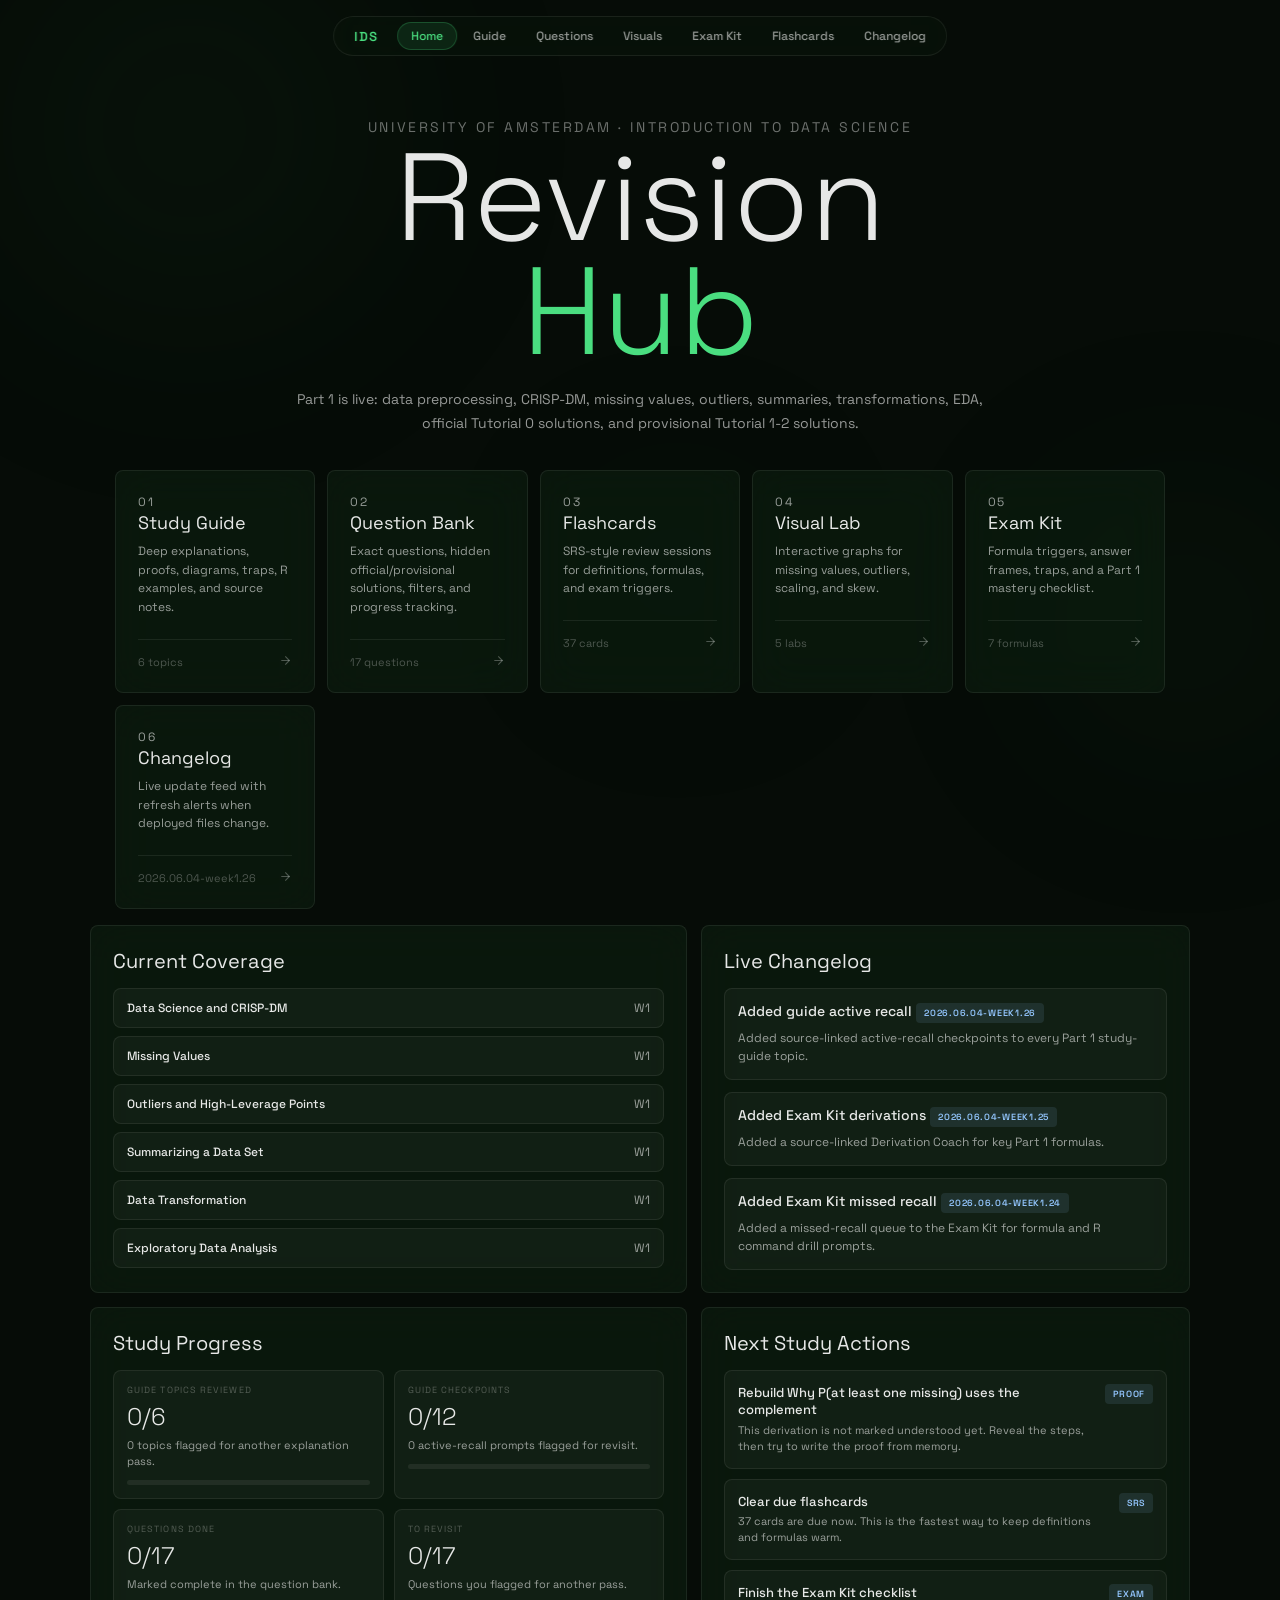
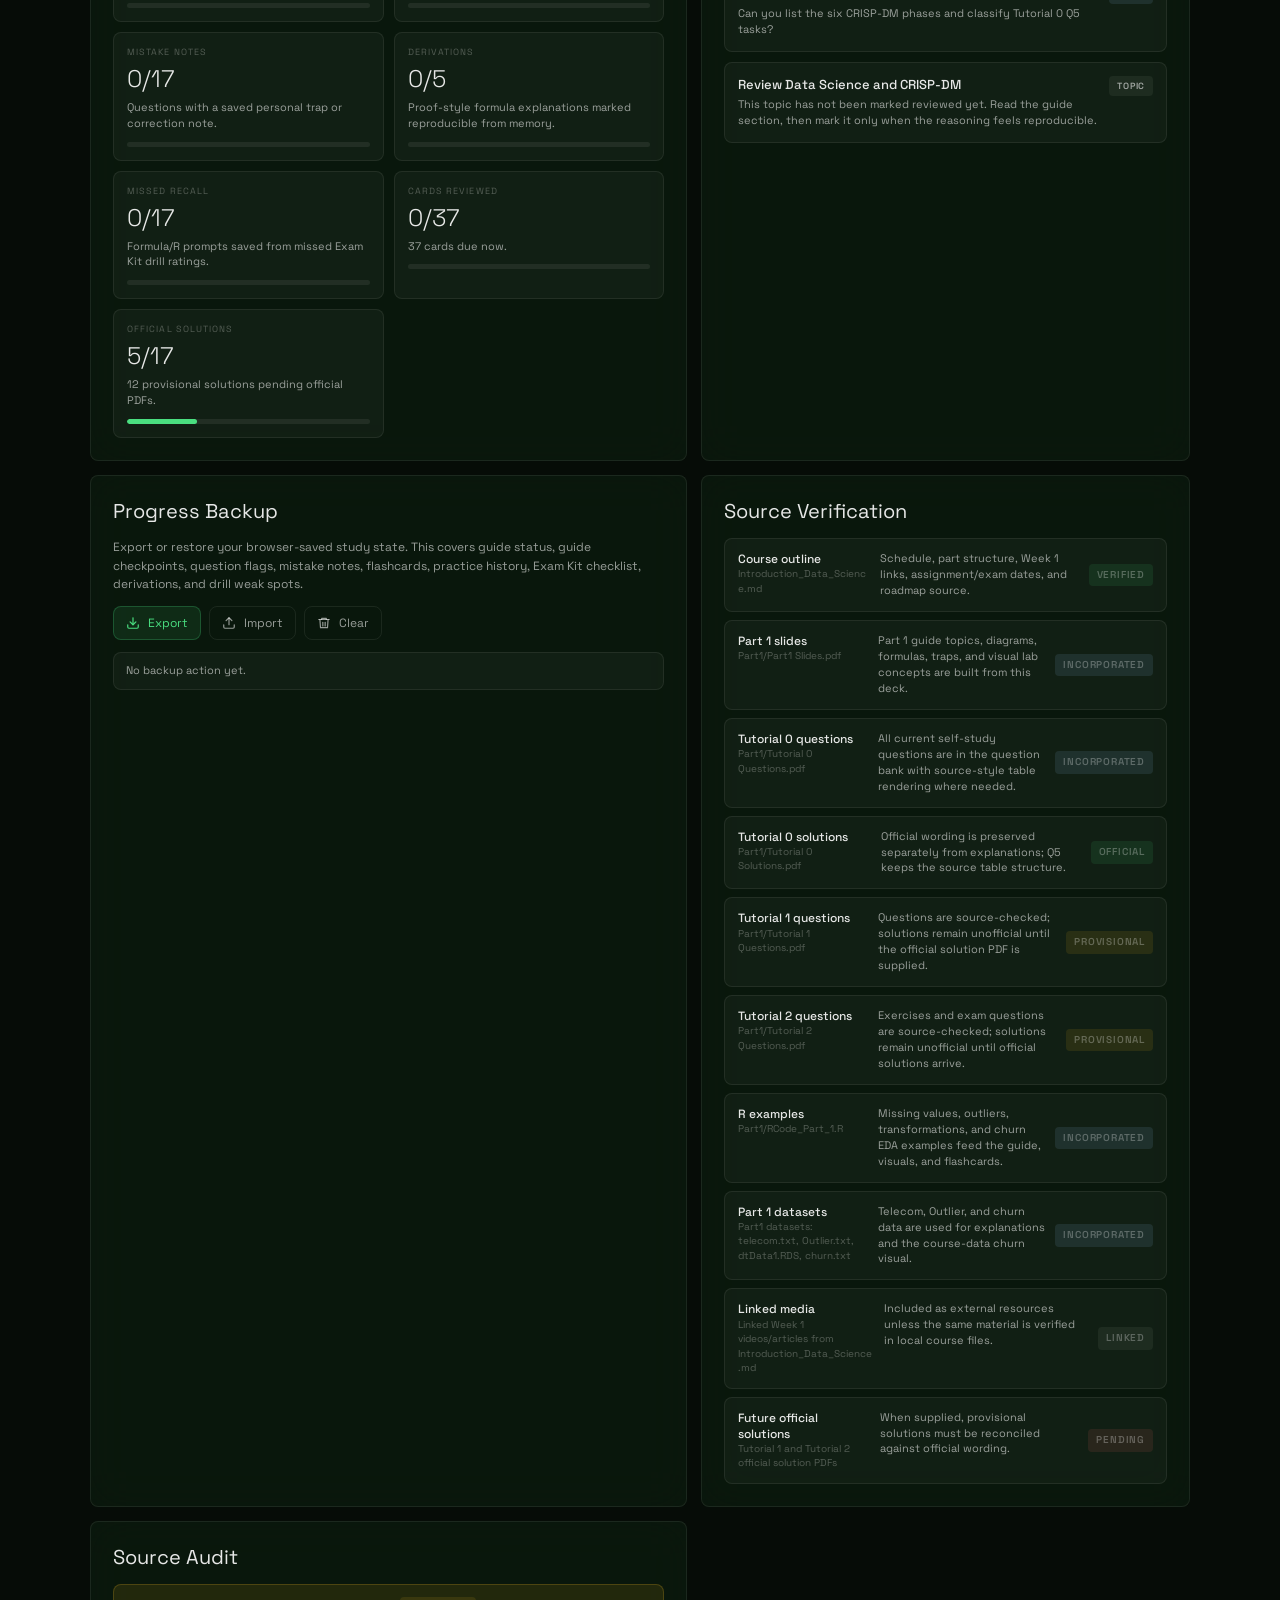
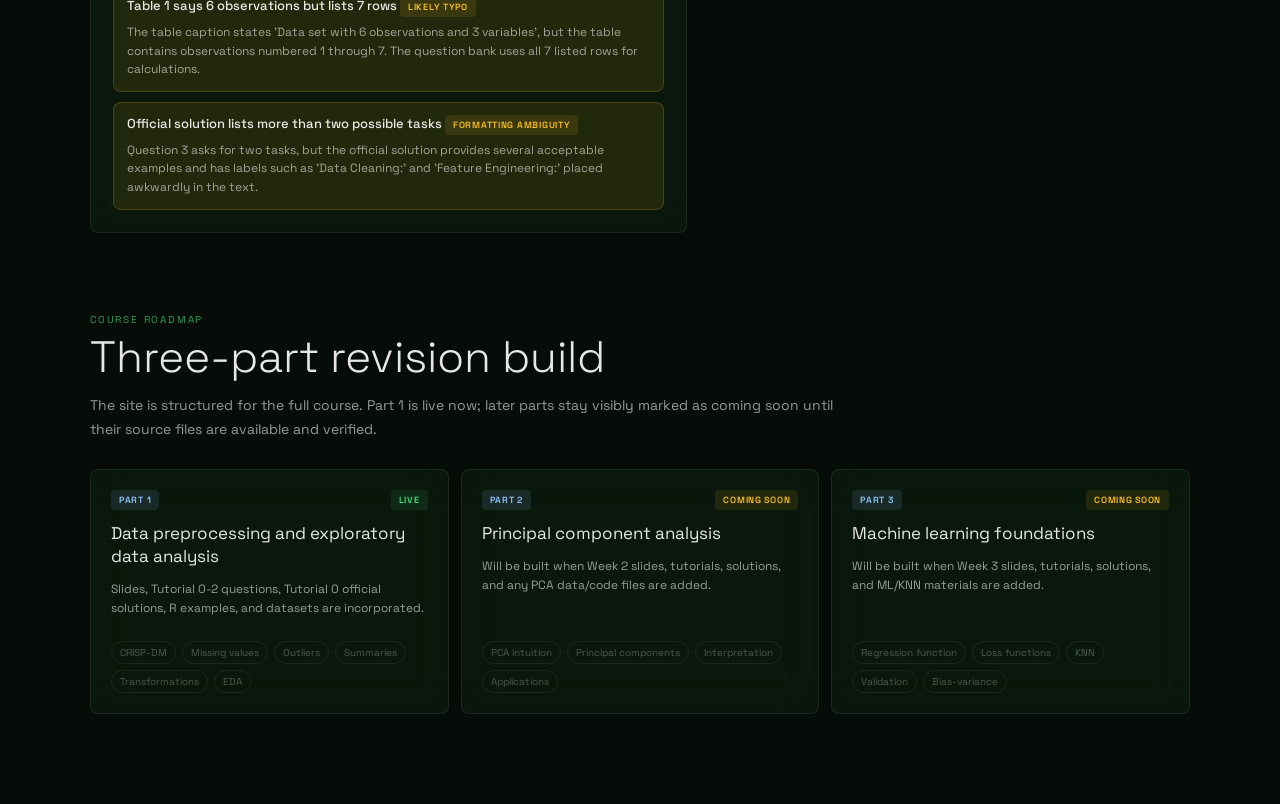
==== docs/index.html @ a2d7a983 "Build UvA IDS revision site" ====
<!DOCTYPE html>
<html lang="en">
<head>
  <meta charset="UTF-8">
  <meta name="viewport" content="width=device-width, initial-scale=1.0">
  <title>IDS Revision Hub</title>
  <link rel="stylesheet" href="shared.css">
  <style>
    .hero {
      position: relative;
      z-index: 1;
      min-height: 100vh;
      display: grid;
      place-items: center;
      padding: 96px 40px 54px;
      text-align: center;
    }
    .hero-inner { width: min(1050px, 100%); }
    .hero h1 {
      margin: 0;
      font-size: clamp(52px, 11vw, 124px);
      font-weight: 300;
      line-height: 0.92;
    }
    .hero h1 em { color: var(--accent); font-style: normal; }
    .hero p {
      max-width: 700px;
      margin: 20px auto 0;
      color: var(--muted);
      font-size: 14px;
      line-height: 1.7;
    }
    .cards-row {
      display: grid;
      grid-template-columns: repeat(auto-fit, minmax(190px, 1fr));
      gap: 12px;
      margin-top: 34px;
      text-align: left;
    }
    .home-card {
      min-height: 176px;
      padding: 22px;
      color: inherit;
      text-decoration: none;
      transition: transform .18s, border-color .18s;
    }
    .home-card:hover { transform: translateY(-2px); border-color: var(--line-strong); }
    .card-num { margin: 0 0 20px; color: var(--faint); font-size: 9px; letter-spacing: .15em; text-transform: uppercase; }
    .home-card h2 { margin: 0 0 8px; font-size: 18px; font-weight: 400; }
    .home-card p { margin: 0; color: var(--muted); font-size: 12px; line-height: 1.55; }
    .card-footer {
      display: flex;
      align-items: center;
      justify-content: space-between;
      gap: 12px;
      margin-top: 22px;
      padding-top: 14px;
      border-top: 1px solid var(--line);
      color: var(--faint);
      font-size: 11px;
    }
    .dashboard {
      position: relative;
      z-index: 1;
      max-width: 1180px;
      margin: -38px auto 0;
      padding: 0 40px 80px;
      display: grid;
      grid-template-columns: 1.1fr .9fr;
      gap: 14px;
    }
    .panel { padding: 22px; }
    .panel h2 { margin: 0 0 14px; font-size: 20px; font-weight: 400; }
    .topic-mini { display: grid; gap: 8px; }
    .topic-mini a {
      display: flex;
      justify-content: space-between;
      gap: 12px;
      padding: 11px 13px;
      border: 1px solid var(--line);
      border-radius: var(--radius);
      color: var(--muted);
      text-decoration: none;
      font-size: 12px;
      background: var(--panel-soft);
    }
    .topic-mini strong { color: var(--text); font-weight: 500; }
    .changelog-list { display: grid; gap: 12px; }
    .change-entry { padding: 13px; border: 1px solid var(--line); border-radius: var(--radius); background: var(--panel-soft); }
    .change-entry h3 { margin: 0 0 6px; font-size: 14px; font-weight: 500; }
    .change-entry p { margin: 0; color: var(--muted); font-size: 12px; line-height: 1.55; }
    .progress-grid {
      display: grid;
      grid-template-columns: repeat(2, minmax(0, 1fr));
      gap: 10px;
    }
    .progress-tile {
      min-width: 0;
      padding: 13px;
      border: 1px solid var(--line);
      border-radius: var(--radius);
      background: var(--panel-soft);
    }
    .progress-tile span {
      display: block;
      color: var(--faint);
      font-size: 9px;
      letter-spacing: .12em;
      text-transform: uppercase;
    }
    .progress-tile strong {
      display: block;
      margin-top: 5px;
      font-size: 24px;
      font-weight: 300;
    }
    .progress-tile p {
      margin: 6px 0 0;
      color: var(--muted);
      font-size: 11px;
      line-height: 1.45;
    }
    .progress-track {
      height: 5px;
      margin-top: 10px;
      overflow: hidden;
      border-radius: 999px;
      background: rgba(255,255,255,.07);
    }
    .progress-fill {
      width: 0;
      height: 100%;
      border-radius: inherit;
      background: var(--accent);
    }
    .action-list {
      display: grid;
      gap: 10px;
    }
    .action-card {
      display: grid;
      grid-template-columns: 1fr auto;
      gap: 10px;
      align-items: center;
      padding: 13px;
      border: 1px solid var(--line);
      border-radius: var(--radius);
      background: var(--panel-soft);
      color: inherit;
      text-decoration: none;
    }
    .action-card:hover { border-color: var(--line-strong); background: rgba(255,255,255,.05); }
    .action-card strong {
      display: block;
      margin-bottom: 4px;
      color: var(--text);
      font-size: 13px;
      font-weight: 500;
      line-height: 1.35;
    }
    .action-card p {
      margin: 0;
      color: var(--muted);
      font-size: 11px;
      line-height: 1.45;
    }
    .action-card .badge { align-self: start; white-space: nowrap; }
    .backup-actions {
      display: flex;
      flex-wrap: wrap;
      gap: 8px;
      margin-bottom: 12px;
    }
    .backup-note {
      margin: 0 0 12px;
      color: var(--muted);
      font-size: 12px;
      line-height: 1.55;
    }
    .backup-status {
      min-height: 34px;
      padding: 10px 12px;
      border: 1px solid var(--line);
      border-radius: var(--radius);
      background: var(--panel-soft);
      color: var(--muted);
      font-size: 11px;
      line-height: 1.45;
    }
    .backup-status.good { color: var(--accent); border-color: var(--accent-line); background: var(--accent-soft); }
    .backup-status.warn { color: var(--warn); border-color: rgba(251,191,36,.24); background: var(--warn-soft); }
    .source-matrix {
      display: grid;
      gap: 8px;
    }
    .source-row {
      display: grid;
      grid-template-columns: minmax(130px, .8fr) minmax(0, 1.2fr) auto;
      gap: 10px;
      align-items: start;
      padding: 12px 13px;
      border: 1px solid var(--line);
      border-radius: var(--radius);
      background: var(--panel-soft);
    }
    .source-row strong {
      display: block;
      color: var(--text);
      font-size: 12px;
      font-weight: 500;
      line-height: 1.35;
    }
    .source-row span {
      display: block;
      color: var(--faint);
      font-size: 10px;
      line-height: 1.45;
      overflow-wrap: anywhere;
    }
    .source-row p {
      margin: 0;
      color: var(--muted);
      font-size: 11px;
      line-height: 1.45;
    }
    .source-row .badge { align-self: center; white-space: nowrap; }
    .audit-list { display: grid; gap: 10px; }
    .audit-item {
      padding: 12px 13px;
      border: 1px solid rgba(251,191,36,.2);
      border-radius: var(--radius);
      background: var(--warn-soft);
    }
    .audit-item h3 { margin: 0 0 6px; font-size: 13px; font-weight: 500; }
    .audit-item p { margin: 0; color: var(--muted); font-size: 12px; line-height: 1.55; }
    .roadmap {
      position: relative;
      z-index: 1;
      max-width: 1180px;
      margin: 0 auto;
      padding: 0 40px 90px;
    }
    .roadmap-grid {
      display: grid;
      grid-template-columns: repeat(3, minmax(0, 1fr));
      gap: 12px;
    }
    .part-card {
      min-height: 220px;
      padding: 20px;
      display: flex;
      flex-direction: column;
      gap: 12px;
    }
    .part-top {
      display: flex;
      align-items: center;
      justify-content: space-between;
      gap: 10px;
    }
    .part-card h3 {
      margin: 0;
      font-size: 17px;
      font-weight: 400;
      line-height: 1.35;
    }
    .part-card p {
      margin: 0;
      color: var(--muted);
      font-size: 12px;
      line-height: 1.6;
    }
    .part-topic-row {
      display: flex;
      flex-wrap: wrap;
      gap: 6px;
      margin-top: auto;
      padding-top: 10px;
    }
    .status-live { color: var(--accent); background: var(--accent-soft); }
    .status-soon { color: var(--warn); background: var(--warn-soft); }
    @media (max-width: 980px) {
      .cards-row, .dashboard, .roadmap-grid { grid-template-columns: 1fr; }
      .dashboard, .roadmap { margin-top: 0; padding-left: 20px; padding-right: 20px; }
      .hero { padding-left: 20px; padding-right: 20px; }
      .progress-grid { grid-template-columns: 1fr; }
      .source-row { grid-template-columns: 1fr; }
      .action-card { grid-template-columns: 1fr; }
    }
  </style>
</head>
<body>
  <main class="hero">
    <div class="hero-inner">
      <p class="eyebrow">University of Amsterdam · Introduction to Data Science</p>
      <h1>Revision<br><em>Hub</em></h1>
      <p>Part 1 is live: data preprocessing, CRISP-DM, missing values, outliers, summaries, transformations, EDA, official Tutorial 0 solutions, and provisional Tutorial 1-2 solutions.</p>
      <div class="cards-row">
        <a class="glass home-card" href="guide.html">
          <p class="card-num">01</p><h2>Study Guide</h2><p>Deep explanations, proofs, diagrams, traps, R examples, and source notes.</p>
          <div class="card-footer"><span id="topic-count">6 topics</span><span>${""}</span></div>
        </a>
        <a class="glass home-card" href="questions.html">
          <p class="card-num">02</p><h2>Question Bank</h2><p>Exact questions, hidden official/provisional solutions, filters, and progress tracking.</p>
          <div class="card-footer"><span id="question-count">0 questions</span><span>${""}</span></div>
        </a>
        <a class="glass home-card" href="flashcards.html">
          <p class="card-num">03</p><h2>Flashcards</h2><p>SRS-style review sessions for definitions, formulas, and exam triggers.</p>
          <div class="card-footer"><span id="card-count">0 cards</span><span>${""}</span></div>
        </a>
        <a class="glass home-card" href="visuals.html">
          <p class="card-num">04</p><h2>Visual Lab</h2><p>Interactive graphs for missing values, outliers, scaling, and skew.</p>
          <div class="card-footer"><span>5 labs</span><span>${""}</span></div>
        </a>
        <a class="glass home-card" href="exam.html">
          <p class="card-num">05</p><h2>Exam Kit</h2><p>Formula triggers, answer frames, traps, and a Part 1 mastery checklist.</p>
          <div class="card-footer"><span id="exam-count">current</span><span>${""}</span></div>
        </a>
        <a class="glass home-card" href="changelog.html">
          <p class="card-num">06</p><h2>Changelog</h2><p>Live update feed with refresh alerts when deployed files change.</p>
          <div class="card-footer"><span id="version-label">current</span><span>${""}</span></div>
        </a>
      </div>
    </div>
  </main>
  <section class="dashboard">
    <div class="glass panel">
      <h2>Current Coverage</h2>
      <div class="topic-mini" id="topic-mini"></div>
    </div>
    <div class="glass panel">
      <h2>Live Changelog</h2>
      <div class="changelog-list" id="home-changelog"></div>
    </div>
    <div class="glass panel">
      <h2>Study Progress</h2>
      <div class="progress-grid" id="progress-grid"></div>
    </div>
    <div class="glass panel">
      <h2>Next Study Actions</h2>
      <div class="action-list" id="action-list"></div>
    </div>
    <div class="glass panel">
      <h2>Progress Backup</h2>
    <p class="backup-note">Export or restore your browser-saved study state. This covers guide status, guide checkpoints, question flags, mistake notes, flashcards, practice history, Exam Kit checklist, derivations, and drill weak spots.</p>
      <div class="backup-actions">
        <button class="text-btn primary" id="export-progress"></button>
        <button class="text-btn" id="import-progress"></button>
        <button class="text-btn" id="clear-progress"></button>
        <input id="import-file" type="file" accept="application/json,.json" hidden>
      </div>
      <div class="backup-status" id="backup-status">No backup action yet.</div>
    </div>
    <div class="glass panel">
      <h2>Source Verification</h2>
      <div class="source-matrix" id="source-matrix"></div>
    </div>
    <div class="glass panel">
      <h2>Source Audit</h2>
      <div class="audit-list" id="audit-list"></div>
    </div>
  </section>
  <section class="roadmap">
    <p class="eyebrow">Course Roadmap</p>
    <h2 class="page-title">Three-part revision build</h2>
    <p class="page-sub">The site is structured for the full course. Part 1 is live now; later parts stay visibly marked as coming soon until their source files are available and verified.</p>
    <div class="roadmap-grid" id="roadmap-grid"></div>
  </section>
  <script src="data.js"></script>
  <script src="site.js"></script>
  <script>
    mountShell("home");
    document.getElementById("topic-count").textContent = `${TOPICS.length} topics`;
    document.getElementById("question-count").textContent = `${QUESTIONS.length} questions`;
    document.getElementById("card-count").textContent = `${CARDS.length} cards`;
    document.getElementById("exam-count").textContent = `${EXAM_KIT.formulas.length} formulas`;
    document.getElementById("version-label").textContent = SITE_VERSION;
    document.querySelectorAll(".card-footer span:last-child").forEach(el => el.innerHTML = icon("arrow", 13));
    document.getElementById("topic-mini").innerHTML = TOPICS.map(t => `<a href="guide.html#${t.id}"><strong>${t.title}</strong><span>${t.week}</span></a>`).join("");
    document.getElementById("audit-list").innerHTML = ERRATA_NOTES.map(note => `
      <article class="audit-item">
        <h3>${escapeHtml(note.title)} <span class="badge b-unofficial">${escapeHtml(note.severity)}</span></h3>
        <p>${escapeHtml(note.note)}</p>
      </article>`).join("");
    function sourceStatusBadge(status) {
      const cls = {
        verified: "b-official",
        incorporated: "b-source",
        official: "b-official",
        provisional: "b-unofficial",
        linked: "b-type",
        pending: "b-pending"
      }[status] || "b-type";
      return `<span class="badge ${cls}">${escapeHtml(status)}</span>`;
    }
    document.getElementById("source-matrix").innerHTML = SOURCE_INVENTORY.map(item => `
      <article class="source-row">
        <div><strong>${escapeHtml(item.label)}</strong><span>${escapeHtml(item.source)}</span></div>
        <p>${escapeHtml(item.detail)}</p>
        ${sourceStatusBadge(item.status)}
      </article>`).join("");
    document.getElementById("roadmap-grid").innerHTML = COURSE_PARTS.map(part => `
      <article class="glass part-card">
        <div class="part-top">
          <span class="badge b-source">${escapeHtml(part.label)}</span>
          <span class="badge ${part.status === "live" ? "status-live" : "status-soon"}">${escapeHtml(part.status)}</span>
        </div>
        <h3>${escapeHtml(part.title)}</h3>
        <p>${escapeHtml(part.coverage)}</p>
        <div class="part-topic-row">${part.topics.map(topic => `<span class="source-pill">${escapeHtml(topic)}</span>`).join("")}</div>
      </article>`).join("");
    function homeCardId(card, i) {
      return `${card.topic}_${i}_${card.front.replace(/\W/g,"").slice(0,12)}`;
    }
    function progressPct(value, total) {
      return total ? Math.max(0, Math.min(100, Math.round((value / total) * 100))) : 0;
    }
    function progressTile(label, value, total, note) {
      const pct = progressPct(value, total);
      return `
        <article class="progress-tile">
          <span>${escapeHtml(label)}</span>
          <strong>${escapeHtml(value)}${total ? `/${escapeHtml(total)}` : ""}</strong>
          <p>${escapeHtml(note)}</p>
          ${total ? `<div class="progress-track"><div class="progress-fill" style="width:${pct}%"></div></div>` : ""}
        </article>`;
    }
    function actionCard(action) {
      return `
        <a class="action-card" href="${action.href}">
          <div>
            <strong>${escapeHtml(action.title)}</strong>
            <p>${escapeHtml(action.detail)}</p>
          </div>
          <span class="badge ${action.badgeClass}">${escapeHtml(action.badge)}</span>
        </a>`;
    }
    function renderNextActions(context) {
      const actions = [];
      const firstTopicRevisit = TOPICS.find(t => context.topicState[t.id] === "revisit");
      const firstGuideCheckRevisit = GUIDE_CHECKS.find(check => context.guideCheckState[check.id] === "revisit");
      const firstQuestionRevisit = QUESTIONS.find(q => context.qState[q.id] === "revisit");
      const firstNotedQuestion = QUESTIONS.find(q => context.questionNotes[q.id]?.text?.trim());
      const firstUnreviewedTopic = TOPICS.find(t => context.topicState[t.id] !== "reviewed" && context.topicState[t.id] !== "revisit");
      const firstUncheckedExam = EXAM_KIT.checklist.find((_, i) => !context.examState[i]);
      const firstUnmasteredDerivation = EXAM_KIT.derivations.find(item => !context.derivationState[item.id]);
      const missedRecallCount = Object.keys(context.drillMisses || {}).length;
      if (firstTopicRevisit) {
        actions.push({
          title: `Re-explain ${firstTopicRevisit.title}`,
          detail: "You flagged this guide topic for another pass. Start by rereading its traps and diagrams, then practice that topic.",
          href: `guide.html#${encodeURIComponent(firstTopicRevisit.id)}`,
          badge: "guide",
          badgeClass: "b-unofficial"
        });
      }
      if (firstGuideCheckRevisit) {
        const topic = TOPICS.find(t => t.id === firstGuideCheckRevisit.topic);
        actions.push({
          title: `Redo checkpoint: ${topic?.title || "Guide topic"}`,
          detail: firstGuideCheckRevisit.prompt,
          href: `guide.html#${encodeURIComponent(firstGuideCheckRevisit.topic)}`,
          badge: "check",
          badgeClass: "b-unofficial"
        });
      }
      if (firstQuestionRevisit) {
        actions.push({
          title: `Redo ${firstQuestionRevisit.source}`,
          detail: "A revisit flag usually means the method was not automatic yet. Redo it before looking at the hidden solution.",
          href: `questions.html?search=${encodeURIComponent(firstQuestionRevisit.id)}`,
          badge: "question",
          badgeClass: "b-unofficial"
        });
      }
      if (firstNotedQuestion) {
        actions.push({
          title: `Review your note on ${firstNotedQuestion.source}`,
          detail: "You wrote a mistake note for this question. Redo the question cold, then check whether the note still explains the trap.",
          href: `questions.html?notes=noted&search=${encodeURIComponent(firstNotedQuestion.id)}`,
          badge: "note",
          badgeClass: "b-source"
        });
      }
      if (missedRecallCount > 0) {
        actions.push({
          title: "Redo missed Exam Kit prompts",
          detail: `${missedRecallCount} formula/R recall prompts are in your missed queue. Drill them until they clear.`,
          href: "exam.html#missed-recall",
          badge: "recall",
          badgeClass: "b-unofficial"
        });
      }
      if (firstUnmasteredDerivation) {
        actions.push({
          title: `Rebuild ${firstUnmasteredDerivation.label}`,
          detail: "This derivation is not marked understood yet. Reveal the steps, then try to write the proof from memory.",
          href: "exam.html#derivation-coach",
          badge: "proof",
          badgeClass: "b-proof"
        });
      }
      if (context.due > 0) {
        actions.push({
          title: "Clear due flashcards",
          detail: `${context.due} cards are due now. This is the fastest way to keep definitions and formulas warm.`,
          href: "flashcards.html",
          badge: "srs",
          badgeClass: "b-source"
        });
      }
      if (firstUncheckedExam) {
        actions.push({
          title: "Finish the Exam Kit checklist",
          detail: firstUncheckedExam,
          href: "exam.html",
          badge: "exam",
          badgeClass: "b-proof"
        });
      }
      if (firstUnreviewedTopic) {
        actions.push({
          title: `Review ${firstUnreviewedTopic.title}`,
          detail: "This topic has not been marked reviewed yet. Read the guide section, then mark it only when the reasoning feels reproducible.",
          href: `guide.html#${encodeURIComponent(firstUnreviewedTopic.id)}`,
          badge: "topic",
          badgeClass: "b-topic"
        });
      }
      if (actions.length < 4) {
        actions.push({
          title: "Remember official-solution status",
          detail: "Tutorial 1 and 2 solutions are still provisional. When official PDFs arrive, reconcile before treating them as final.",
          href: "questions.html?status=unofficial",
          badge: "pending",
          badgeClass: "b-pending"
        });
      }
      document.getElementById("action-list").innerHTML = actions.slice(0, 4).map(actionCard).join("");
    }
    function renderProgressSummary() {
      const qState = getStore("ids_question_status", {});
      const questionNotes = getStore("ids_question_notes", {});
      const flashState = getStore("ids_flashcards", {});
      const topicState = getStore("ids_guide_topic_status", {});
      const guideCheckState = getStore("ids_guide_checks", {});
      const examState = getStore("ids_exam_checklist", {});
      const derivationState = getStore("ids_exam_derivations", {});
      const drillMisses = getStore("ids_exam_drill_misses", {});
      const now = Date.now();
      const topicsReviewed = TOPICS.filter(t => topicState[t.id] === "reviewed").length;
      const topicsRevisit = TOPICS.filter(t => topicState[t.id] === "revisit").length;
      const guideChecksGot = GUIDE_CHECKS.filter(check => guideCheckState[check.id] === "got").length;
      const guideChecksRevisit = GUIDE_CHECKS.filter(check => guideCheckState[check.id] === "revisit").length;
      const completed = QUESTIONS.filter(q => qState[q.id] === "done").length;
      const revisit = QUESTIONS.filter(q => qState[q.id] === "revisit").length;
      const noted = QUESTIONS.filter(q => questionNotes[q.id]?.text?.trim()).length;
      const reviewed = CARDS.filter((card, i) => flashState[homeCardId(card, i)]?.reps).length;
      const due = CARDS.filter((card, i) => {
        const meta = flashState[homeCardId(card, i)];
        return !meta?.due || meta.due <= now;
      }).length;
      const official = QUESTIONS.filter(q => q.solutionStatus === "official").length;
      const provisional = QUESTIONS.filter(q => q.solutionStatus === "unofficial").length;
      const derivationDone = EXAM_KIT.derivations.filter(item => derivationState[item.id]).length;
      const missedRecall = Object.keys(drillMisses).length;
      document.getElementById("progress-grid").innerHTML = [
        progressTile("Guide topics reviewed", topicsReviewed, TOPICS.length, `${topicsRevisit} topics flagged for another explanation pass.`),
        progressTile("Guide checkpoints", guideChecksGot, GUIDE_CHECKS.length, `${guideChecksRevisit} active-recall prompts flagged for revisit.`),
        progressTile("Questions done", completed, QUESTIONS.length, "Marked complete in the question bank."),
        progressTile("To revisit", revisit, QUESTIONS.length, "Questions you flagged for another pass."),
        progressTile("Mistake notes", noted, QUESTIONS.length, "Questions with a saved personal trap or correction note."),
        progressTile("Derivations", derivationDone, EXAM_KIT.derivations.length, "Proof-style formula explanations marked reproducible from memory."),
        progressTile("Missed recall", missedRecall, EXAM_KIT.formulas.length + EXAM_KIT.rCommands.length, "Formula/R prompts saved from missed Exam Kit drill ratings."),
        progressTile("Cards reviewed", reviewed, CARDS.length, `${due} cards due now.`),
        progressTile("Official solutions", official, QUESTIONS.length, `${provisional} provisional solutions pending official PDFs.`)
      ].join("");
      renderNextActions({ qState, questionNotes, flashState, topicState, guideCheckState, examState, derivationState, drillMisses, due });
    }
    window.renderProgressSummary = renderProgressSummary;
    renderProgressSummary();
    window.addEventListener("storage", renderProgressSummary);
    window.setInterval(renderProgressSummary, 15000);
    const progressKeys = [
      "ids_question_status",
      "ids_question_notes",
      "ids_practice_history",
      "ids_flashcards",
      "ids_guide_topic_status",
      "ids_guide_checks",
      "ids_exam_checklist",
      "ids_exam_derivations",
      "ids_exam_drill_history",
      "ids_exam_drill_misses"
    ];
    function setBackupStatus(message, tone = "") {
      const el = document.getElementById("backup-status");
      el.textContent = message;
      el.className = `backup-status ${tone}`.trim();
    }
    function collectProgressBackup() {
      const state = {};
      progressKeys.forEach(key => {
        state[key] = getStore(key, key.endsWith("_history") ? [] : {});
      });
      return {
        schema: "uva-ids-progress-v1",
        exportedAt: new Date().toISOString(),
        siteVersion: SITE_VERSION,
        state
      };
    }
    function exportProgress() {
      const backup = collectProgressBackup();
      const blob = new Blob([JSON.stringify(backup, null, 2)], { type: "application/json" });
      const url = URL.createObjectURL(blob);
      const a = document.createElement("a");
      a.href = url;
      a.download = `ids-progress-${SITE_VERSION}.json`;
      document.body.appendChild(a);
      a.click();
      a.remove();
      URL.revokeObjectURL(url);
      setBackupStatus("Progress backup exported as JSON.", "good");
    }
    function importProgressFile(file) {
      if (!file) return;
      const reader = new FileReader();
      reader.onload = () => {
        try {
          const parsed = JSON.parse(String(reader.result || ""));
          if (parsed.schema !== "uva-ids-progress-v1" || !parsed.state) throw new Error("Unexpected backup file format.");
          progressKeys.forEach(key => {
            if (Object.prototype.hasOwnProperty.call(parsed.state, key)) setStore(key, parsed.state[key]);
          });
          renderProgressSummary();
          setBackupStatus(`Imported progress backup from ${parsed.exportedAt || "unknown date"}.`, "good");
        } catch (err) {
          setBackupStatus(`Import failed: ${err.message}`, "warn");
        }
      };
      reader.readAsText(file);
    }
    function clearProgress() {
      if (!confirm("Clear all saved study progress in this browser?")) return;
      progressKeys.forEach(key => localStorage.removeItem(key));
      renderProgressSummary();
      setBackupStatus("Local study progress cleared for this browser.", "warn");
    }
    document.getElementById("export-progress").innerHTML = `${icon("download")} Export`;
    document.getElementById("import-progress").innerHTML = `${icon("upload")} Import`;
    document.getElementById("clear-progress").innerHTML = `${icon("trash")} Clear`;
    document.getElementById("export-progress").addEventListener("click", exportProgress);
    document.getElementById("import-progress").addEventListener("click", () => document.getElementById("import-file").click());
    document.getElementById("clear-progress").addEventListener("click", clearProgress);
    document.getElementById("import-file").addEventListener("change", e => importProgressFile(e.target.files?.[0]));
    let homeChangelogSignature = "";
    function renderHomeChangelog(entries) {
      const latest = entries.slice(0, 3);
      const signature = JSON.stringify(latest.map(e => [e.version, e.title, e.items?.[0] || ""]));
      if (signature === homeChangelogSignature) return;
      homeChangelogSignature = signature;
      document.getElementById("home-changelog").innerHTML = latest.map(e => `
        <article class="change-entry">
          <h3>${escapeHtml(e.title)} <span class="badge b-source">${escapeHtml(e.version)}</span></h3>
          <p>${escapeHtml(e.items[0] || "")}</p>
        </article>`).join("");
    }
    async function refreshHomeChangelog() {
      try {
        renderHomeChangelog(await loadJson("changelog.json"));
      } catch {
        if (!homeChangelogSignature) {
          document.getElementById("home-changelog").innerHTML = `<div class="callout">Changelog is available after serving the site over HTTP.</div>`;
        }
      }
    }
    window.refreshHomeChangelog = refreshHomeChangelog;
    window.renderHomeChangelog = renderHomeChangelog;
    refreshHomeChangelog();
    window.setInterval(refreshHomeChangelog, 30000);
  </script>
</body>
</html>
---- docs/shared.css ----
@import url('https://fonts.googleapis.com/css2?family=Space+Grotesk:wght@300;400;500;600&display=swap');

:root {
  --bg: #060c07;
  --panel: rgba(14, 32, 18, 0.58);
  --panel-strong: rgba(18, 41, 23, 0.76);
  --panel-soft: rgba(255, 255, 255, 0.035);
  --line: rgba(255, 255, 255, 0.075);
  --line-strong: rgba(255, 255, 255, 0.14);
  --accent: #4ade80;
  --accent-soft: rgba(74, 222, 128, 0.1);
  --accent-line: rgba(74, 222, 128, 0.24);
  --warn: #fbbf24;
  --warn-soft: rgba(251, 191, 36, 0.1);
  --bad: #f87171;
  --bad-soft: rgba(248, 113, 113, 0.1);
  --blue: #93c5fd;
  --blue-soft: rgba(147, 197, 253, 0.11);
  --text: rgba(255, 255, 255, 0.9);
  --muted: rgba(255, 255, 255, 0.58);
  --faint: rgba(255, 255, 255, 0.28);
  --ghost: rgba(255, 255, 255, 0.17);
  --radius: 8px;
}

*, *::before, *::after { box-sizing: border-box; }
html { scroll-behavior: smooth; }
body {
  margin: 0;
  min-height: 100vh;
  overflow-x: hidden;
  background: var(--bg);
  color: var(--text);
  font-family: 'Space Grotesk', system-ui, sans-serif;
  letter-spacing: 0;
}

a { color: inherit; }
button, input, select { font: inherit; }
button { color: inherit; }

.blob {
  position: fixed;
  z-index: 0;
  pointer-events: none;
  border-radius: 999px;
  filter: blur(90px);
  opacity: 0.15;
}
.blob-1 { width: 620px; height: 620px; top: -180px; left: -120px; background: radial-gradient(circle, #1a4a28, transparent 70%); animation: drift 14s ease-in-out infinite alternate; }
.blob-2 { width: 430px; height: 430px; bottom: 7%; right: -120px; background: radial-gradient(circle, #163d21, transparent 70%); animation: drift 17s ease-in-out infinite alternate-reverse; }
.blob-3 { width: 280px; height: 280px; top: 48%; left: 42%; background: radial-gradient(circle, #0f2e18, transparent 70%); animation: drift 12s ease-in-out infinite alternate; }
@keyframes drift {
  from { transform: translate(0, 0) scale(1); }
  to { transform: translate(24px, -18px) scale(1.06); }
}

.glass {
  background: var(--panel);
  border: 1px solid var(--line);
  border-radius: var(--radius);
  backdrop-filter: blur(22px) saturate(1.5);
  -webkit-backdrop-filter: blur(22px) saturate(1.5);
}

.update-alert {
  position: fixed;
  left: 50%;
  top: 62px;
  z-index: 500;
  transform: translateX(-50%) translateY(-12px);
  display: none;
  align-items: center;
  gap: 12px;
  max-width: min(92vw, 680px);
  padding: 10px 14px;
  color: var(--warn);
  background: rgba(45, 35, 10, 0.92);
  border: 1px solid rgba(251, 191, 36, 0.28);
  border-radius: 999px;
  font-size: 12px;
  box-shadow: 0 16px 60px rgba(0, 0, 0, 0.22);
}
.update-alert.visible { display: flex; }
.update-alert a { color: var(--text); text-decoration: none; border-bottom: 1px solid rgba(255,255,255,0.28); }
.update-alert button {
  width: 24px;
  height: 24px;
  border: 1px solid rgba(251, 191, 36, 0.32);
  border-radius: 50%;
  background: transparent;
  color: var(--warn);
  cursor: pointer;
}

.main-nav {
  position: fixed;
  top: 16px;
  left: 50%;
  z-index: 450;
  display: flex;
  align-items: center;
  gap: 2px;
  max-width: calc(100vw - 24px);
  padding: 5px 6px;
  transform: translateX(-50%);
  white-space: nowrap;
  overflow-x: auto;
  background: rgba(8, 18, 10, 0.78);
  border: 1px solid var(--line);
  border-radius: 999px;
  backdrop-filter: blur(28px) saturate(1.6);
  -webkit-backdrop-filter: blur(28px) saturate(1.6);
}
.main-nav::-webkit-scrollbar { display: none; }
.nav-logo {
  padding: 5px 14px;
  margin-right: 2px;
  color: var(--accent);
  font-size: 13px;
  font-weight: 600;
  letter-spacing: 0.12em;
  text-decoration: none;
}
.nav-link {
  padding: 5px 13px;
  color: var(--muted);
  border: 1px solid transparent;
  border-radius: 999px;
  font-size: 12px;
  font-weight: 500;
  text-decoration: none;
  transition: all 0.18s;
}
.nav-link:hover { color: var(--text); }
.nav-link.active {
  color: var(--accent);
  background: var(--accent-soft);
  border-color: var(--accent-line);
}

.page {
  position: relative;
  z-index: 1;
  max-width: 1180px;
  margin: 0 auto;
  padding: 104px 40px 80px;
}
.eyebrow {
  margin: 0 0 8px;
  color: var(--accent);
  font-size: 10px;
  letter-spacing: 0.18em;
  text-transform: uppercase;
  opacity: 0.7;
}
.page-title {
  margin: 0 0 14px;
  font-size: clamp(28px, 4vw, 44px);
  line-height: 1.05;
  font-weight: 300;
}
.page-sub {
  max-width: 760px;
  margin: 0 0 28px;
  color: var(--muted);
  font-size: 14px;
  line-height: 1.7;
}

.badge {
  display: inline-flex;
  align-items: center;
  gap: 5px;
  padding: 4px 8px;
  border-radius: 4px;
  font-size: 9px;
  font-weight: 600;
  letter-spacing: 0.08em;
  text-transform: uppercase;
}
.b-topic, .b-type { color: var(--muted); background: rgba(255,255,255,0.055); }
.b-official, .b-easy { color: var(--accent); background: var(--accent-soft); }
.b-unofficial, .b-medium { color: var(--warn); background: var(--warn-soft); }
.b-pending, .b-hard { color: var(--bad); background: var(--bad-soft); }
.b-proof, .b-source { color: var(--blue); background: var(--blue-soft); }

.filter-row {
  display: flex;
  flex-wrap: wrap;
  gap: 8px;
  align-items: center;
  margin-bottom: 18px;
}
.input, .select {
  min-height: 36px;
  border: 1px solid var(--line);
  border-radius: var(--radius);
  outline: none;
  background: var(--panel);
  color: var(--text);
  font-size: 12px;
}
.input {
  flex: 1;
  min-width: 220px;
  padding: 8px 12px;
}
.select { padding: 8px 10px; cursor: pointer; }
.input::placeholder { color: var(--faint); }
.input:focus, .select:focus { border-color: var(--accent-line); }

.icon-btn, .text-btn {
  border: 1px solid var(--line);
  border-radius: var(--radius);
  background: transparent;
  color: var(--muted);
  cursor: pointer;
  transition: all 0.18s;
}
.icon-btn {
  display: inline-flex;
  align-items: center;
  justify-content: center;
  width: 30px;
  height: 30px;
}
.text-btn {
  display: inline-flex;
  align-items: center;
  gap: 8px;
  min-height: 34px;
  padding: 7px 12px;
  font-size: 12px;
}
.icon-btn:hover, .text-btn:hover { color: var(--text); border-color: var(--line-strong); background: var(--panel-soft); }
.text-btn.primary { color: var(--accent); background: var(--accent-soft); border-color: var(--accent-line); }
.icon-btn:disabled, .text-btn:disabled {
  cursor: not-allowed;
  opacity: .42;
}
.icon-btn:disabled:hover, .text-btn:disabled:hover {
  color: var(--muted);
  border-color: var(--line);
  background: transparent;
}

.callout {
  padding: 14px 16px;
  margin: 14px 0;
  border: 1px solid var(--line);
  border-radius: var(--radius);
  background: var(--panel-soft);
  color: var(--muted);
  font-size: 13px;
  line-height: 1.7;
}
.callout strong { color: var(--text); }
.callout.warn { border-color: rgba(251,191,36,0.24); background: var(--warn-soft); }
.callout.good { border-color: var(--accent-line); background: var(--accent-soft); }

.math-block {
  overflow-x: auto;
  padding: 14px 16px;
  margin: 12px 0;
  border: 1px solid var(--line);
  border-radius: var(--radius);
  background: rgba(0, 0, 0, 0.12);
  color: var(--text);
}
.lite-math {
  display: inline-block;
  padding: 0 4px;
  color: rgba(255,255,255,0.86);
  font-family: ui-serif, Georgia, serif;
  font-style: italic;
}
.lite-display {
  display: block;
  color: rgba(255,255,255,0.9);
  font-family: ui-serif, Georgia, serif;
  font-size: 16px;
  line-height: 1.7;
  white-space: normal;
}
.code {
  overflow-x: auto;
  padding: 13px 15px;
  border: 1px solid var(--line);
  border-radius: var(--radius);
  background: rgba(0,0,0,0.18);
  color: rgba(255,255,255,0.76);
  font: 12px/1.65 ui-monospace, SFMono-Regular, Menlo, Consolas, monospace;
}

.viz {
  width: 100%;
  min-height: 220px;
  margin: 16px 0;
  padding: 14px;
  border: 1px solid var(--line);
  border-radius: var(--radius);
  background: rgba(255,255,255,0.025);
}
.viz svg, .viz canvas { display: block; width: 100%; max-width: 100%; }

.source-list {
  display: flex;
  flex-wrap: wrap;
  gap: 7px;
  margin-top: 12px;
}
.source-pill {
  padding: 4px 8px;
  border: 1px solid var(--line);
  border-radius: 999px;
  color: var(--faint);
  font-size: 10px;
}

::-webkit-scrollbar { width: 5px; height: 5px; }
::-webkit-scrollbar-track { background: transparent; }
::-webkit-scrollbar-thumb { background: rgba(255,255,255,0.09); border-radius: 3px; }

@media (max-width: 820px) {
  .page { padding: 96px 20px 64px; }
  .main-nav { left: 12px; right: 12px; transform: none; justify-content: flex-start; }
  .nav-logo { padding-left: 10px; padding-right: 10px; }
  .nav-link { padding-left: 11px; padding-right: 11px; }
  .update-alert { top: 72px; border-radius: var(--radius); }
}
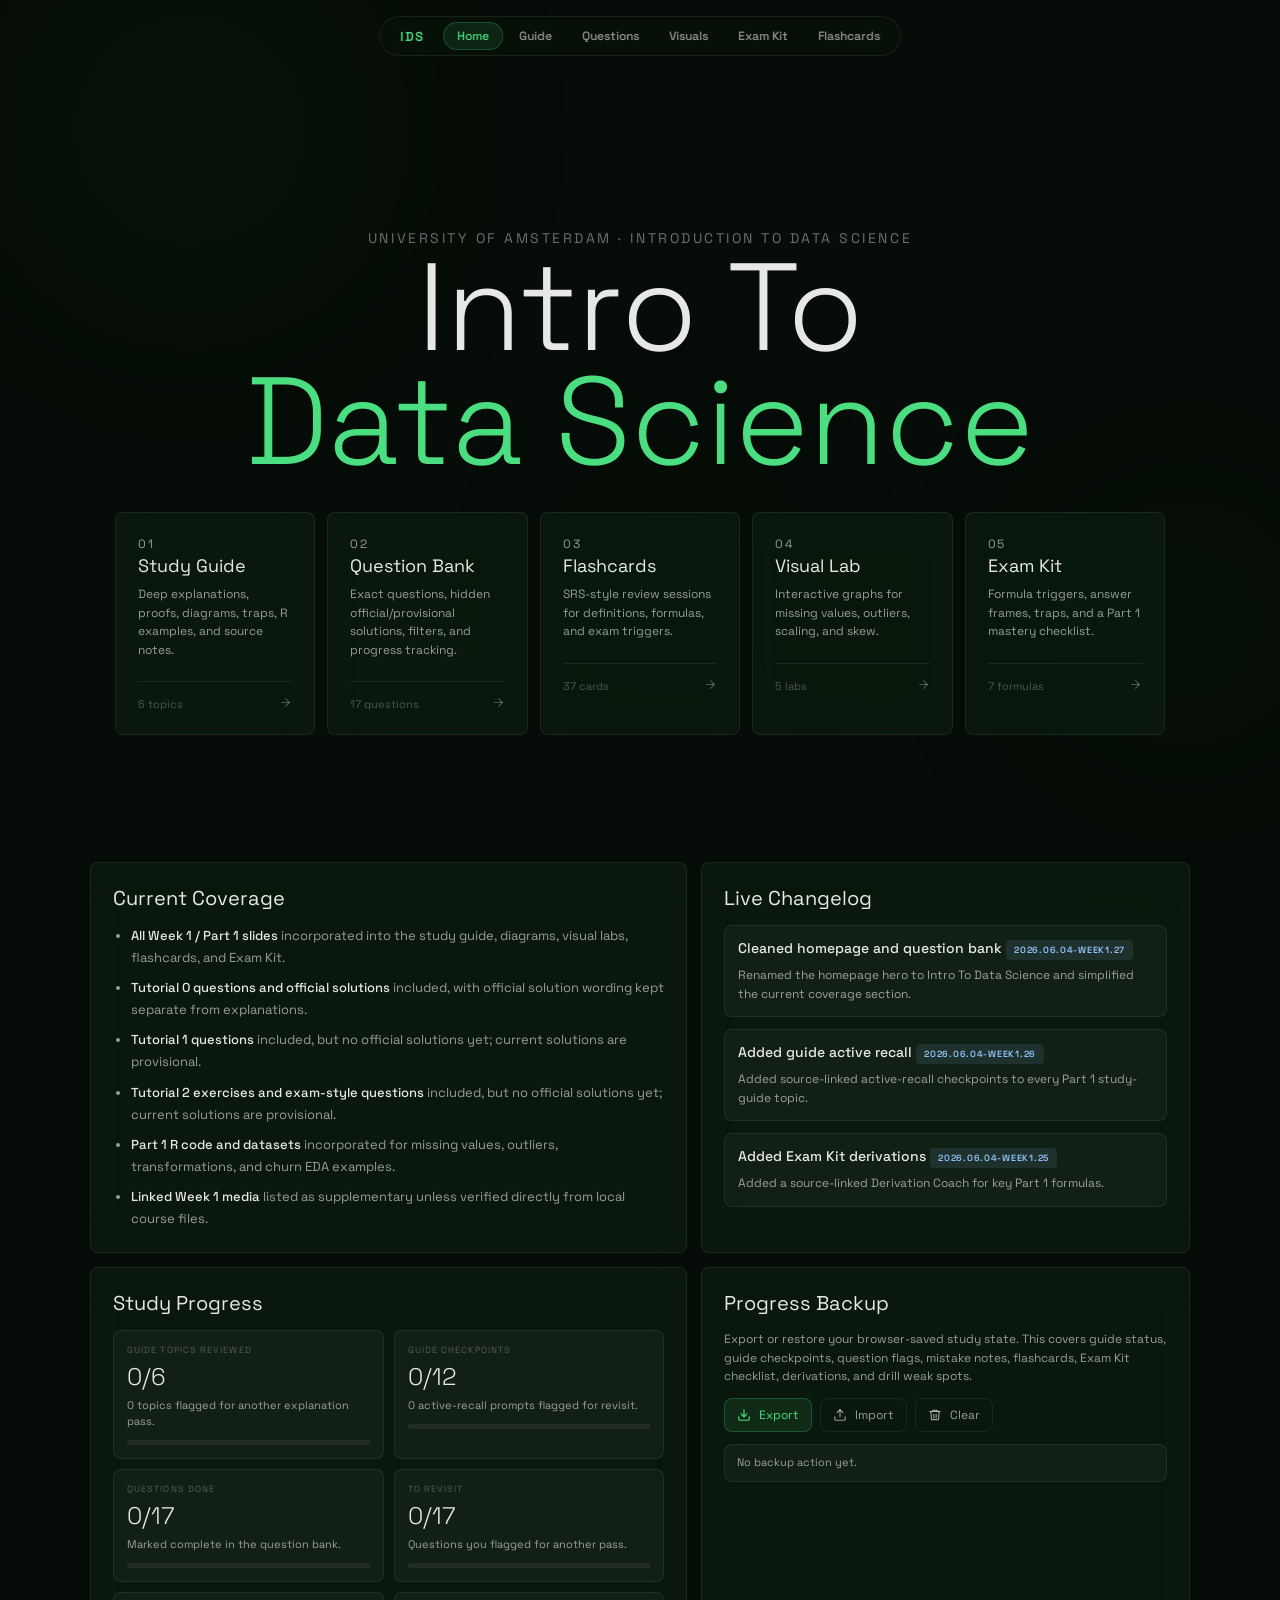
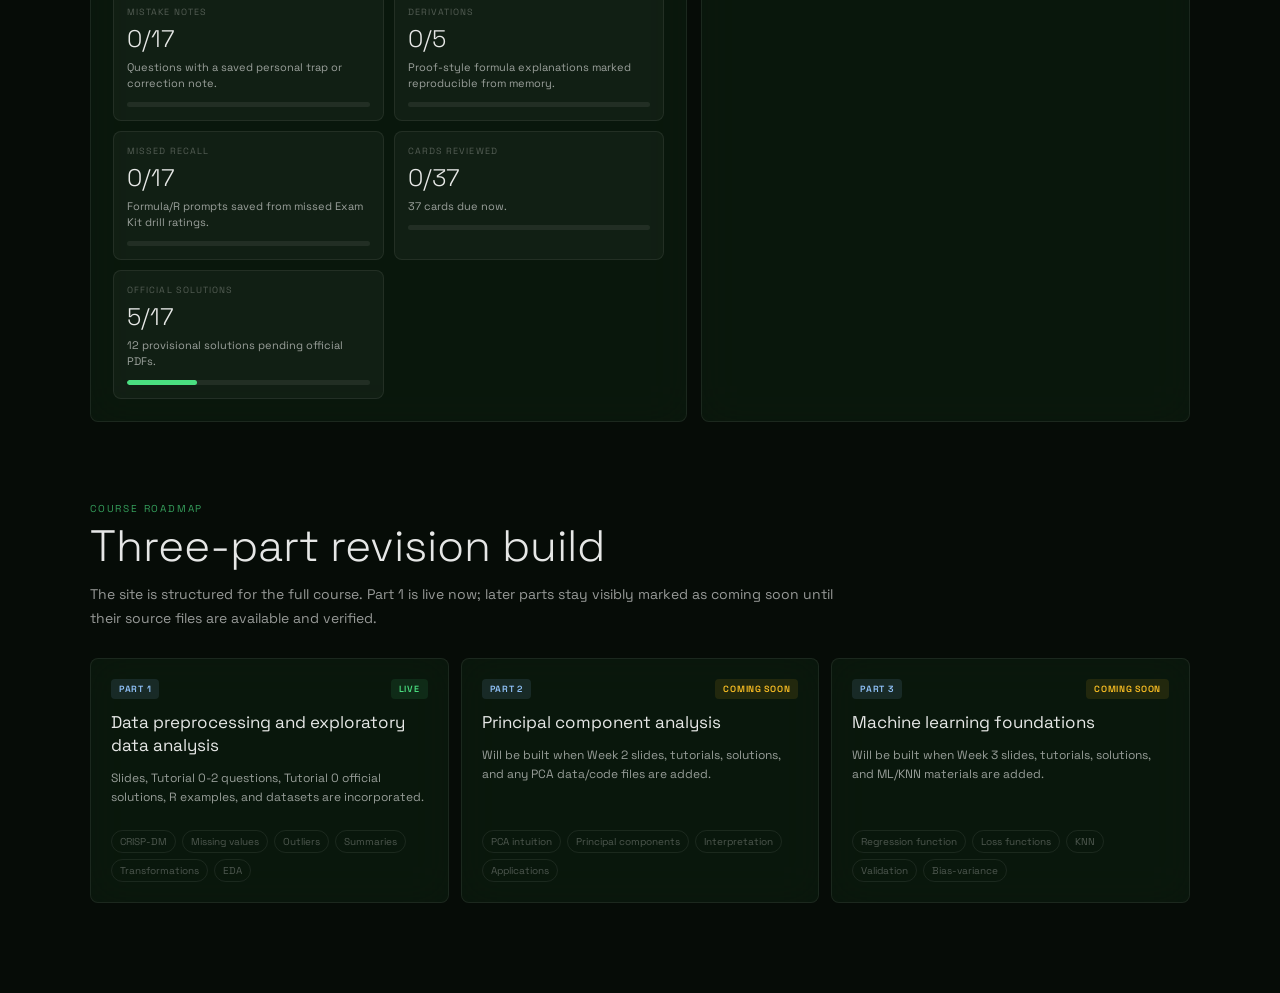
==== commit 16de700a: "changes" ====
--- a/docs/index.html
+++ b/docs/index.html
@@ -3,7 +3,7 @@
 <head>
   <meta charset="UTF-8">
   <meta name="viewport" content="width=device-width, initial-scale=1.0">
-  <title>IDS Revision Hub</title>
+  <title>Intro To Data Science</title>
   <link rel="stylesheet" href="shared.css">
   <style>
     .hero {
@@ -71,20 +71,15 @@
     }
     .panel { padding: 22px; }
     .panel h2 { margin: 0 0 14px; font-size: 20px; font-weight: 400; }
-    .topic-mini { display: grid; gap: 8px; }
-    .topic-mini a {
-      display: flex;
-      justify-content: space-between;
-      gap: 12px;
-      padding: 11px 13px;
-      border: 1px solid var(--line);
-      border-radius: var(--radius);
-      color: var(--muted);
-      text-decoration: none;
-      font-size: 12px;
-      background: var(--panel-soft);
-    }
-    .topic-mini strong { color: var(--text); font-weight: 500; }
+    .coverage-list {
+      margin: 0;
+      padding-left: 18px;
+      color: var(--muted);
+      font-size: 13px;
+      line-height: 1.7;
+    }
+    .coverage-list li + li { margin-top: 8px; }
+    .coverage-list strong { color: var(--text); font-weight: 500; }
     .changelog-list { display: grid; gap: 12px; }
     .change-entry { padding: 13px; border: 1px solid var(--line); border-radius: var(--radius); background: var(--panel-soft); }
     .change-entry h3 { margin: 0 0 6px; font-size: 14px; font-weight: 500; }
@@ -133,38 +128,6 @@
       border-radius: inherit;
       background: var(--accent);
     }
-    .action-list {
-      display: grid;
-      gap: 10px;
-    }
-    .action-card {
-      display: grid;
-      grid-template-columns: 1fr auto;
-      gap: 10px;
-      align-items: center;
-      padding: 13px;
-      border: 1px solid var(--line);
-      border-radius: var(--radius);
-      background: var(--panel-soft);
-      color: inherit;
-      text-decoration: none;
-    }
-    .action-card:hover { border-color: var(--line-strong); background: rgba(255,255,255,.05); }
-    .action-card strong {
-      display: block;
-      margin-bottom: 4px;
-      color: var(--text);
-      font-size: 13px;
-      font-weight: 500;
-      line-height: 1.35;
-    }
-    .action-card p {
-      margin: 0;
-      color: var(--muted);
-      font-size: 11px;
-      line-height: 1.45;
-    }
-    .action-card .badge { align-self: start; white-space: nowrap; }
     .backup-actions {
       display: flex;
       flex-wrap: wrap;
@@ -189,50 +152,6 @@
     }
     .backup-status.good { color: var(--accent); border-color: var(--accent-line); background: var(--accent-soft); }
     .backup-status.warn { color: var(--warn); border-color: rgba(251,191,36,.24); background: var(--warn-soft); }
-    .source-matrix {
-      display: grid;
-      gap: 8px;
-    }
-    .source-row {
-      display: grid;
-      grid-template-columns: minmax(130px, .8fr) minmax(0, 1.2fr) auto;
-      gap: 10px;
-      align-items: start;
-      padding: 12px 13px;
-      border: 1px solid var(--line);
-      border-radius: var(--radius);
-      background: var(--panel-soft);
-    }
-    .source-row strong {
-      display: block;
-      color: var(--text);
-      font-size: 12px;
-      font-weight: 500;
-      line-height: 1.35;
-    }
-    .source-row span {
-      display: block;
-      color: var(--faint);
-      font-size: 10px;
-      line-height: 1.45;
-      overflow-wrap: anywhere;
-    }
-    .source-row p {
-      margin: 0;
-      color: var(--muted);
-      font-size: 11px;
-      line-height: 1.45;
-    }
-    .source-row .badge { align-self: center; white-space: nowrap; }
-    .audit-list { display: grid; gap: 10px; }
-    .audit-item {
-      padding: 12px 13px;
-      border: 1px solid rgba(251,191,36,.2);
-      border-radius: var(--radius);
-      background: var(--warn-soft);
-    }
-    .audit-item h3 { margin: 0 0 6px; font-size: 13px; font-weight: 500; }
-    .audit-item p { margin: 0; color: var(--muted); font-size: 12px; line-height: 1.55; }
     .roadmap {
       position: relative;
       z-index: 1;
@@ -284,8 +203,6 @@
       .dashboard, .roadmap { margin-top: 0; padding-left: 20px; padding-right: 20px; }
       .hero { padding-left: 20px; padding-right: 20px; }
       .progress-grid { grid-template-columns: 1fr; }
-      .source-row { grid-template-columns: 1fr; }
-      .action-card { grid-template-columns: 1fr; }
     }
   </style>
 </head>
@@ -293,8 +210,7 @@
   <main class="hero">
     <div class="hero-inner">
       <p class="eyebrow">University of Amsterdam · Introduction to Data Science</p>
-      <h1>Revision<br><em>Hub</em></h1>
-      <p>Part 1 is live: data preprocessing, CRISP-DM, missing values, outliers, summaries, transformations, EDA, official Tutorial 0 solutions, and provisional Tutorial 1-2 solutions.</p>
+      <h1>Intro To<br><em>Data Science</em></h1>
       <div class="cards-row">
         <a class="glass home-card" href="guide.html">
           <p class="card-num">01</p><h2>Study Guide</h2><p>Deep explanations, proofs, diagrams, traps, R examples, and source notes.</p>
@@ -316,19 +232,22 @@
           <p class="card-num">05</p><h2>Exam Kit</h2><p>Formula triggers, answer frames, traps, and a Part 1 mastery checklist.</p>
           <div class="card-footer"><span id="exam-count">current</span><span>${""}</span></div>
         </a>
-        <a class="glass home-card" href="changelog.html">
-          <p class="card-num">06</p><h2>Changelog</h2><p>Live update feed with refresh alerts when deployed files change.</p>
-          <div class="card-footer"><span id="version-label">current</span><span>${""}</span></div>
-        </a>
       </div>
     </div>
   </main>
   <section class="dashboard">
     <div class="glass panel">
       <h2>Current Coverage</h2>
-      <div class="topic-mini" id="topic-mini"></div>
+      <ul class="coverage-list">
+        <li><strong>All Week 1 / Part 1 slides</strong> incorporated into the study guide, diagrams, visual labs, flashcards, and Exam Kit.</li>
+        <li><strong>Tutorial 0 questions and official solutions</strong> included, with official solution wording kept separate from explanations.</li>
+        <li><strong>Tutorial 1 questions</strong> included, but no official solutions yet; current solutions are provisional.</li>
+        <li><strong>Tutorial 2 exercises and exam-style questions</strong> included, but no official solutions yet; current solutions are provisional.</li>
+        <li><strong>Part 1 R code and datasets</strong> incorporated for missing values, outliers, transformations, and churn EDA examples.</li>
+        <li><strong>Linked Week 1 media</strong> listed as supplementary unless verified directly from local course files.</li>
+      </ul>
     </div>
-    <div class="glass panel">
+    <div class="glass panel" id="live-changelog">
       <h2>Live Changelog</h2>
       <div class="changelog-list" id="home-changelog"></div>
     </div>
@@ -337,12 +256,8 @@
       <div class="progress-grid" id="progress-grid"></div>
     </div>
     <div class="glass panel">
-      <h2>Next Study Actions</h2>
-      <div class="action-list" id="action-list"></div>
-    </div>
-    <div class="glass panel">
       <h2>Progress Backup</h2>
-    <p class="backup-note">Export or restore your browser-saved study state. This covers guide status, guide checkpoints, question flags, mistake notes, flashcards, practice history, Exam Kit checklist, derivations, and drill weak spots.</p>
+    <p class="backup-note">Export or restore your browser-saved study state. This covers guide status, guide checkpoints, question flags, mistake notes, flashcards, Exam Kit checklist, derivations, and drill weak spots.</p>
       <div class="backup-actions">
         <button class="text-btn primary" id="export-progress"></button>
         <button class="text-btn" id="import-progress"></button>
@@ -350,14 +265,6 @@
         <input id="import-file" type="file" accept="application/json,.json" hidden>
       </div>
       <div class="backup-status" id="backup-status">No backup action yet.</div>
-    </div>
-    <div class="glass panel">
-      <h2>Source Verification</h2>
-      <div class="source-matrix" id="source-matrix"></div>
-    </div>
-    <div class="glass panel">
-      <h2>Source Audit</h2>
-      <div class="audit-list" id="audit-list"></div>
     </div>
   </section>
   <section class="roadmap">
@@ -374,31 +281,7 @@
     document.getElementById("question-count").textContent = `${QUESTIONS.length} questions`;
     document.getElementById("card-count").textContent = `${CARDS.length} cards`;
     document.getElementById("exam-count").textContent = `${EXAM_KIT.formulas.length} formulas`;
-    document.getElementById("version-label").textContent = SITE_VERSION;
     document.querySelectorAll(".card-footer span:last-child").forEach(el => el.innerHTML = icon("arrow", 13));
-    document.getElementById("topic-mini").innerHTML = TOPICS.map(t => `<a href="guide.html#${t.id}"><strong>${t.title}</strong><span>${t.week}</span></a>`).join("");
-    document.getElementById("audit-list").innerHTML = ERRATA_NOTES.map(note => `
-      <article class="audit-item">
-        <h3>${escapeHtml(note.title)} <span class="badge b-unofficial">${escapeHtml(note.severity)}</span></h3>
-        <p>${escapeHtml(note.note)}</p>
-      </article>`).join("");
-    function sourceStatusBadge(status) {
-      const cls = {
-        verified: "b-official",
-        incorporated: "b-source",
-        official: "b-official",
-        provisional: "b-unofficial",
-        linked: "b-type",
-        pending: "b-pending"
-      }[status] || "b-type";
-      return `<span class="badge ${cls}">${escapeHtml(status)}</span>`;
-    }
-    document.getElementById("source-matrix").innerHTML = SOURCE_INVENTORY.map(item => `
-      <article class="source-row">
-        <div><strong>${escapeHtml(item.label)}</strong><span>${escapeHtml(item.source)}</span></div>
-        <p>${escapeHtml(item.detail)}</p>
-        ${sourceStatusBadge(item.status)}
-      </article>`).join("");
     document.getElementById("roadmap-grid").innerHTML = COURSE_PARTS.map(part => `
       <article class="glass part-card">
         <div class="part-top">
@@ -424,119 +307,6 @@
           <p>${escapeHtml(note)}</p>
           ${total ? `<div class="progress-track"><div class="progress-fill" style="width:${pct}%"></div></div>` : ""}
         </article>`;
-    }
-    function actionCard(action) {
-      return `
-        <a class="action-card" href="${action.href}">
-          <div>
-            <strong>${escapeHtml(action.title)}</strong>
-            <p>${escapeHtml(action.detail)}</p>
-          </div>
-          <span class="badge ${action.badgeClass}">${escapeHtml(action.badge)}</span>
-        </a>`;
-    }
-    function renderNextActions(context) {
-      const actions = [];
-      const firstTopicRevisit = TOPICS.find(t => context.topicState[t.id] === "revisit");
-      const firstGuideCheckRevisit = GUIDE_CHECKS.find(check => context.guideCheckState[check.id] === "revisit");
-      const firstQuestionRevisit = QUESTIONS.find(q => context.qState[q.id] === "revisit");
-      const firstNotedQuestion = QUESTIONS.find(q => context.questionNotes[q.id]?.text?.trim());
-      const firstUnreviewedTopic = TOPICS.find(t => context.topicState[t.id] !== "reviewed" && context.topicState[t.id] !== "revisit");
-      const firstUncheckedExam = EXAM_KIT.checklist.find((_, i) => !context.examState[i]);
-      const firstUnmasteredDerivation = EXAM_KIT.derivations.find(item => !context.derivationState[item.id]);
-      const missedRecallCount = Object.keys(context.drillMisses || {}).length;
-      if (firstTopicRevisit) {
-        actions.push({
-          title: `Re-explain ${firstTopicRevisit.title}`,
-          detail: "You flagged this guide topic for another pass. Start by rereading its traps and diagrams, then practice that topic.",
-          href: `guide.html#${encodeURIComponent(firstTopicRevisit.id)}`,
-          badge: "guide",
-          badgeClass: "b-unofficial"
-        });
-      }
-      if (firstGuideCheckRevisit) {
-        const topic = TOPICS.find(t => t.id === firstGuideCheckRevisit.topic);
-        actions.push({
-          title: `Redo checkpoint: ${topic?.title || "Guide topic"}`,
-          detail: firstGuideCheckRevisit.prompt,
-          href: `guide.html#${encodeURIComponent(firstGuideCheckRevisit.topic)}`,
-          badge: "check",
-          badgeClass: "b-unofficial"
-        });
-      }
-      if (firstQuestionRevisit) {
-        actions.push({
-          title: `Redo ${firstQuestionRevisit.source}`,
-          detail: "A revisit flag usually means the method was not automatic yet. Redo it before looking at the hidden solution.",
-          href: `questions.html?search=${encodeURIComponent(firstQuestionRevisit.id)}`,
-          badge: "question",
-          badgeClass: "b-unofficial"
-        });
-      }
-      if (firstNotedQuestion) {
-        actions.push({
-          title: `Review your note on ${firstNotedQuestion.source}`,
-          detail: "You wrote a mistake note for this question. Redo the question cold, then check whether the note still explains the trap.",
-          href: `questions.html?notes=noted&search=${encodeURIComponent(firstNotedQuestion.id)}`,
-          badge: "note",
-          badgeClass: "b-source"
-        });
-      }
-      if (missedRecallCount > 0) {
-        actions.push({
-          title: "Redo missed Exam Kit prompts",
-          detail: `${missedRecallCount} formula/R recall prompts are in your missed queue. Drill them until they clear.`,
-          href: "exam.html#missed-recall",
-          badge: "recall",
-          badgeClass: "b-unofficial"
-        });
-      }
-      if (firstUnmasteredDerivation) {
-        actions.push({
-          title: `Rebuild ${firstUnmasteredDerivation.label}`,
-          detail: "This derivation is not marked understood yet. Reveal the steps, then try to write the proof from memory.",
-          href: "exam.html#derivation-coach",
-          badge: "proof",
-          badgeClass: "b-proof"
-        });
-      }
-      if (context.due > 0) {
-        actions.push({
-          title: "Clear due flashcards",
-          detail: `${context.due} cards are due now. This is the fastest way to keep definitions and formulas warm.`,
-          href: "flashcards.html",
-          badge: "srs",
-          badgeClass: "b-source"
-        });
-      }
-      if (firstUncheckedExam) {
-        actions.push({
-          title: "Finish the Exam Kit checklist",
-          detail: firstUncheckedExam,
-          href: "exam.html",
-          badge: "exam",
-          badgeClass: "b-proof"
-        });
-      }
-      if (firstUnreviewedTopic) {
-        actions.push({
-          title: `Review ${firstUnreviewedTopic.title}`,
-          detail: "This topic has not been marked reviewed yet. Read the guide section, then mark it only when the reasoning feels reproducible.",
-          href: `guide.html#${encodeURIComponent(firstUnreviewedTopic.id)}`,
-          badge: "topic",
-          badgeClass: "b-topic"
-        });
-      }
-      if (actions.length < 4) {
-        actions.push({
-          title: "Remember official-solution status",
-          detail: "Tutorial 1 and 2 solutions are still provisional. When official PDFs arrive, reconcile before treating them as final.",
-          href: "questions.html?status=unofficial",
-          badge: "pending",
-          badgeClass: "b-pending"
-        });
-      }
-      document.getElementById("action-list").innerHTML = actions.slice(0, 4).map(actionCard).join("");
     }
     function renderProgressSummary() {
       const qState = getStore("ids_question_status", {});
@@ -575,7 +345,6 @@
         progressTile("Cards reviewed", reviewed, CARDS.length, `${due} cards due now.`),
         progressTile("Official solutions", official, QUESTIONS.length, `${provisional} provisional solutions pending official PDFs.`)
       ].join("");
-      renderNextActions({ qState, questionNotes, flashState, topicState, guideCheckState, examState, derivationState, drillMisses, due });
     }
     window.renderProgressSummary = renderProgressSummary;
     renderProgressSummary();
@@ -584,7 +353,6 @@
     const progressKeys = [
       "ids_question_status",
       "ids_question_notes",
-      "ids_practice_history",
       "ids_flashcards",
       "ids_guide_topic_status",
       "ids_guide_checks",
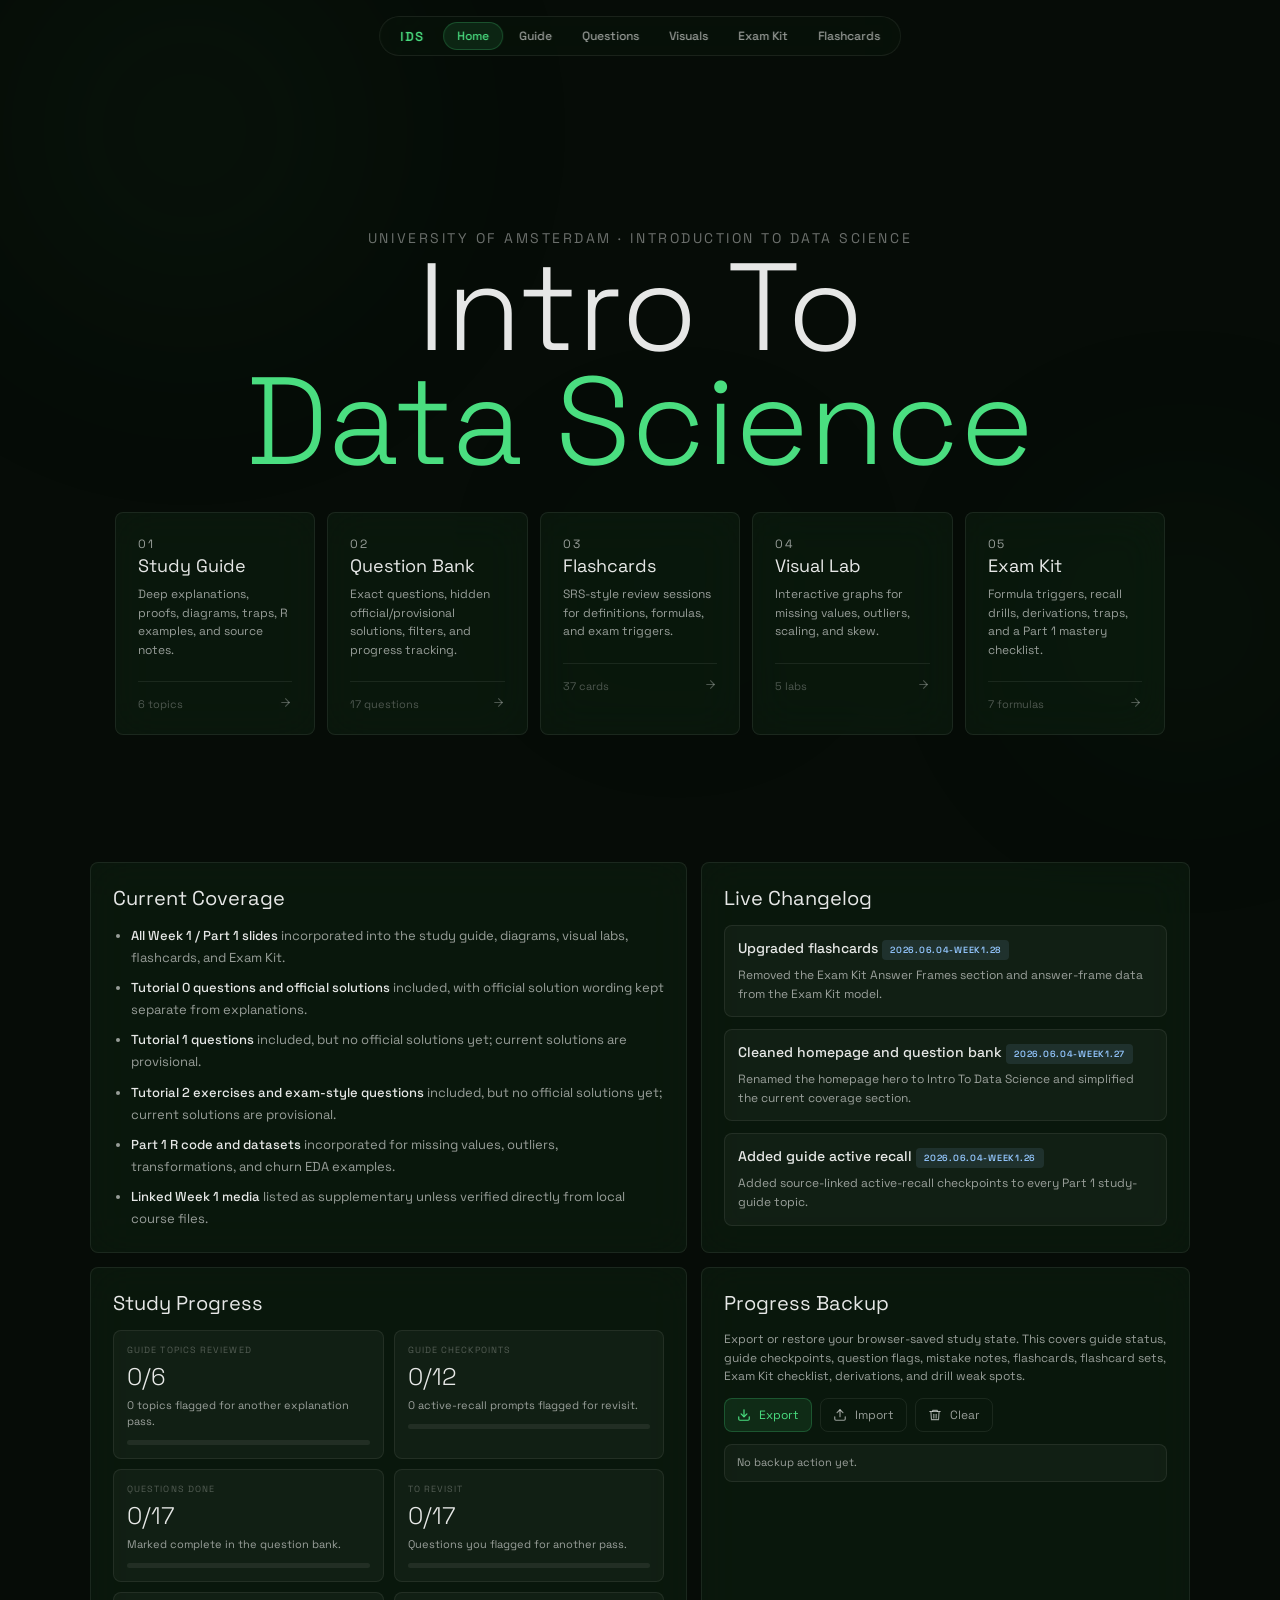
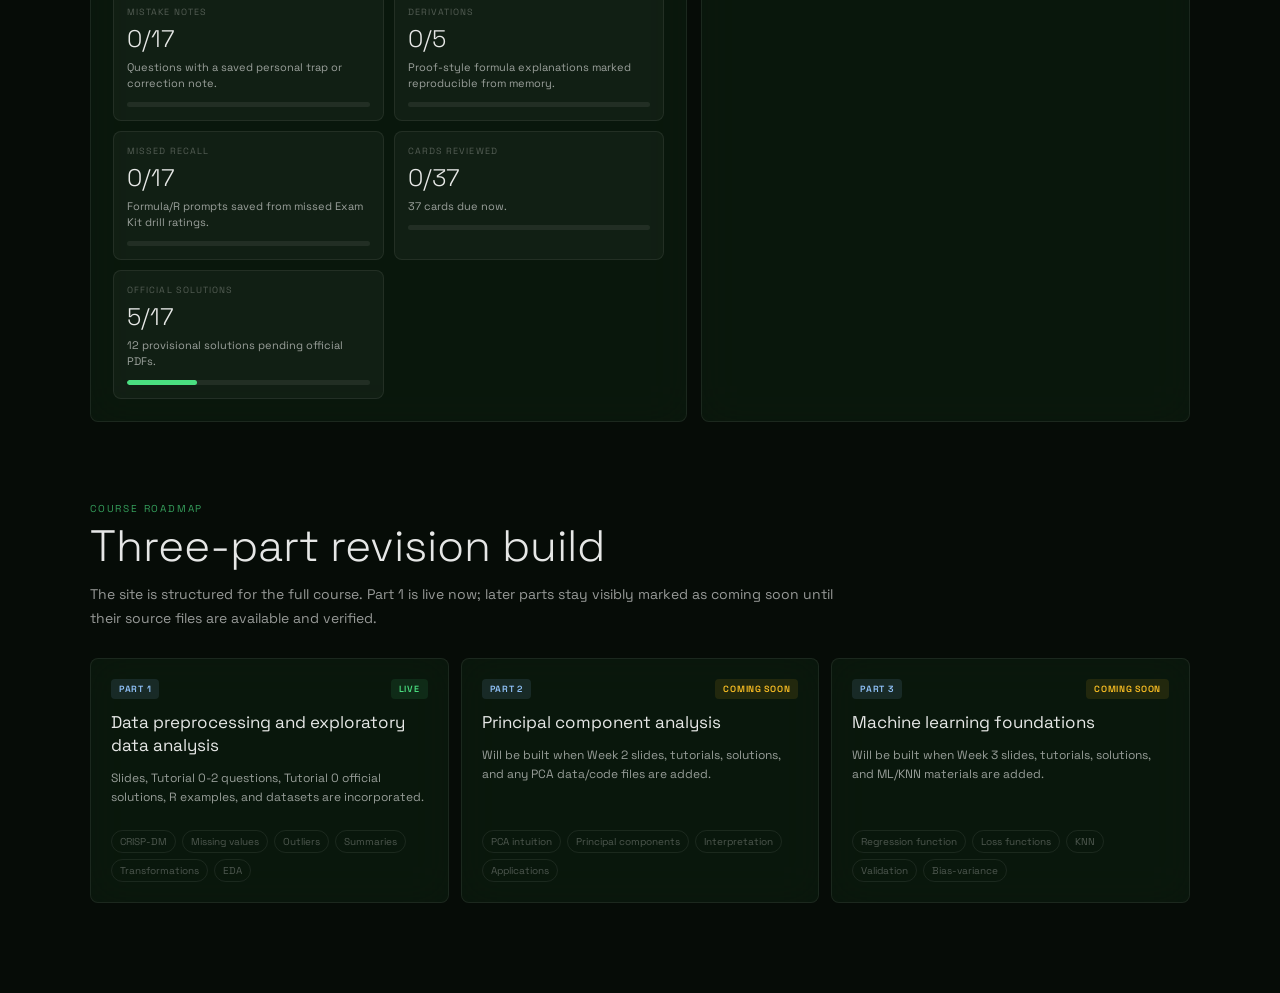
==== commit 7d86be7f: "Refine flashcards and remove exam answer frames" ====
--- a/docs/index.html
+++ b/docs/index.html
@@ -229,7 +229,7 @@
           <div class="card-footer"><span>5 labs</span><span>${""}</span></div>
         </a>
         <a class="glass home-card" href="exam.html">
-          <p class="card-num">05</p><h2>Exam Kit</h2><p>Formula triggers, answer frames, traps, and a Part 1 mastery checklist.</p>
+          <p class="card-num">05</p><h2>Exam Kit</h2><p>Formula triggers, recall drills, derivations, traps, and a Part 1 mastery checklist.</p>
           <div class="card-footer"><span id="exam-count">current</span><span>${""}</span></div>
         </a>
       </div>
@@ -257,7 +257,7 @@
     </div>
     <div class="glass panel">
       <h2>Progress Backup</h2>
-    <p class="backup-note">Export or restore your browser-saved study state. This covers guide status, guide checkpoints, question flags, mistake notes, flashcards, Exam Kit checklist, derivations, and drill weak spots.</p>
+    <p class="backup-note">Export or restore your browser-saved study state. This covers guide status, guide checkpoints, question flags, mistake notes, flashcards, flashcard sets, Exam Kit checklist, derivations, and drill weak spots.</p>
       <div class="backup-actions">
         <button class="text-btn primary" id="export-progress"></button>
         <button class="text-btn" id="import-progress"></button>
@@ -354,6 +354,8 @@
       "ids_question_status",
       "ids_question_notes",
       "ids_flashcards",
+      "ids_flashcard_custom_decks",
+      "ids_flashcard_flags",
       "ids_guide_topic_status",
       "ids_guide_checks",
       "ids_exam_checklist",
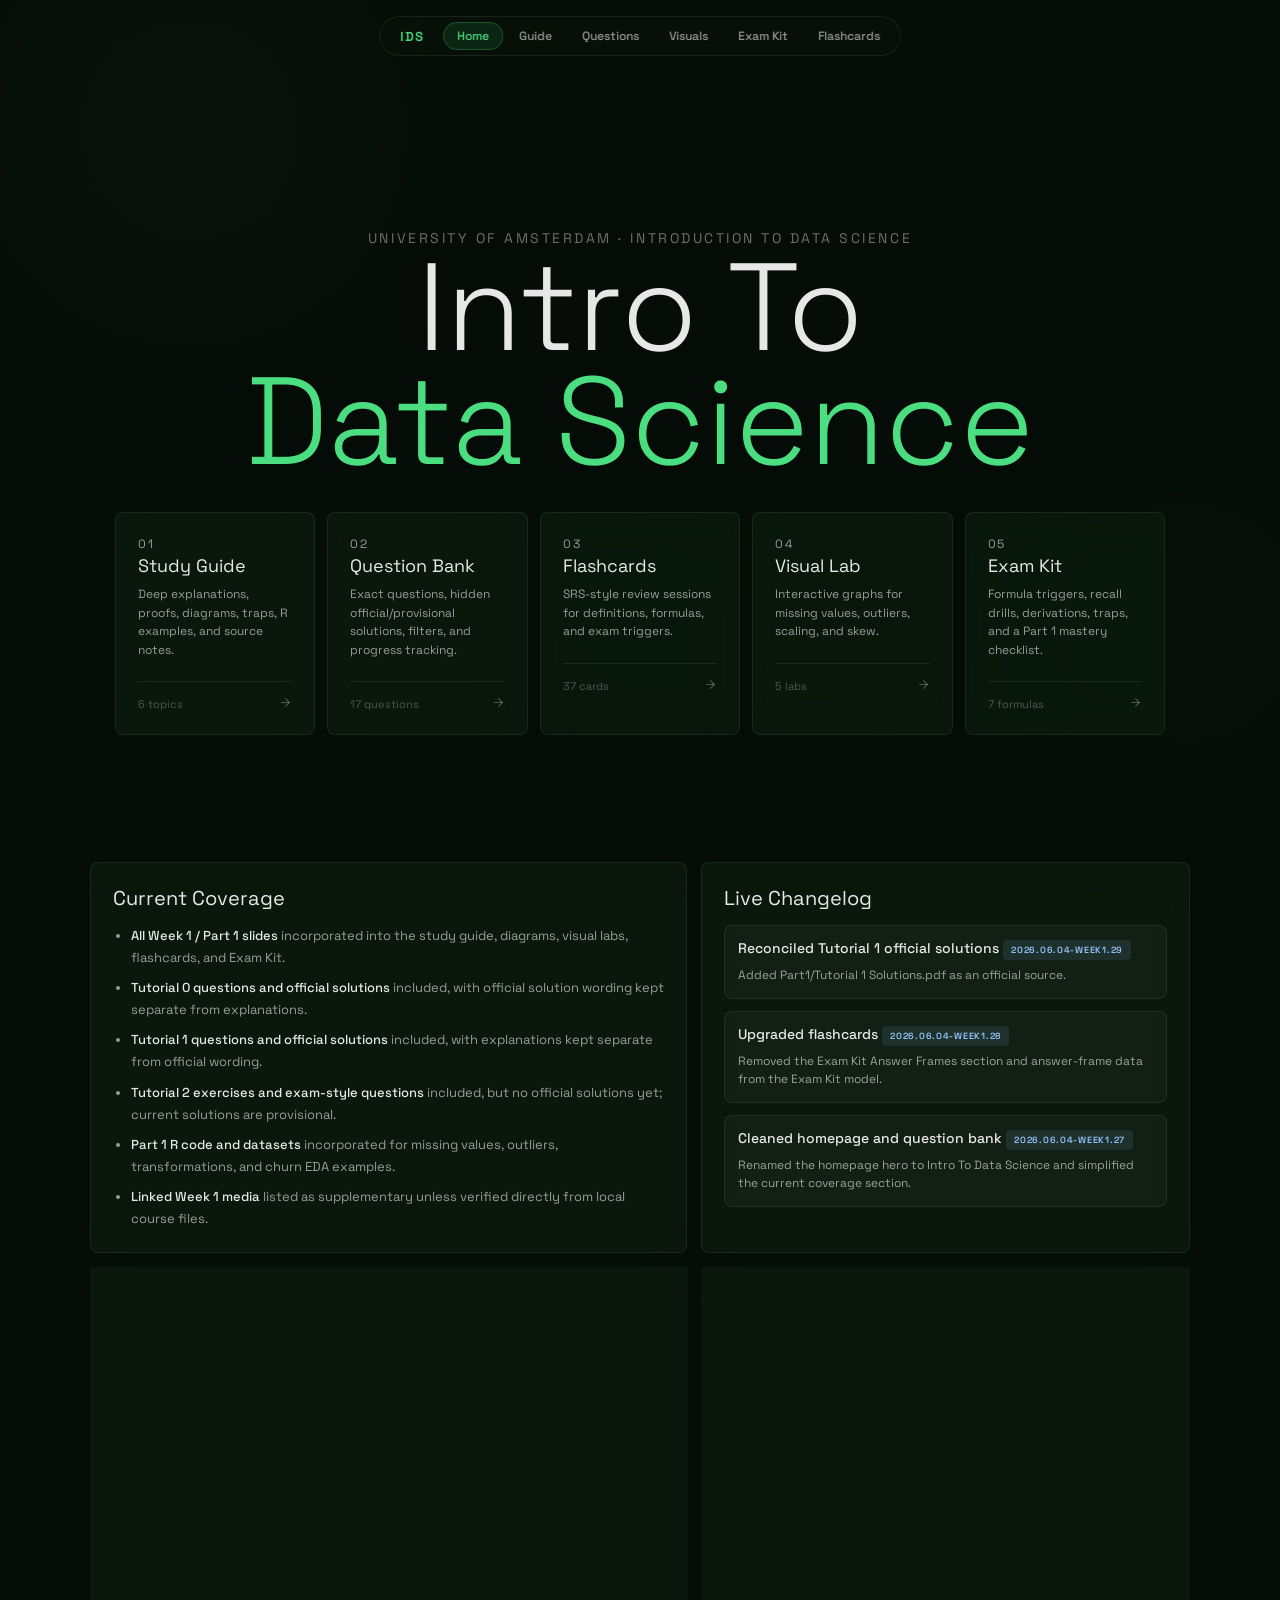
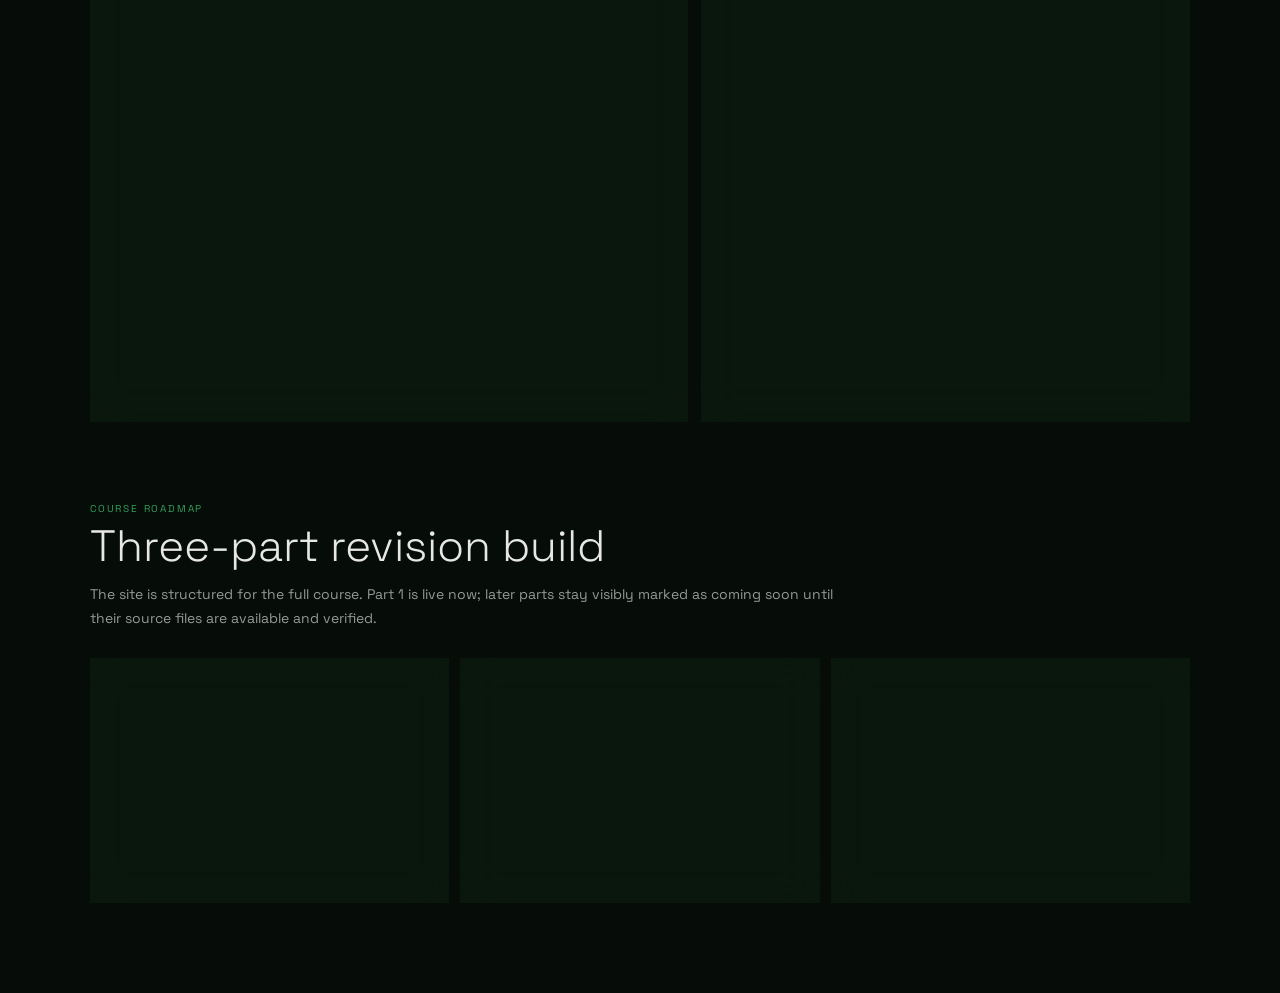
==== commit b37cb478: "changes" ====
--- a/docs/index.html
+++ b/docs/index.html
@@ -241,7 +241,7 @@
       <ul class="coverage-list">
         <li><strong>All Week 1 / Part 1 slides</strong> incorporated into the study guide, diagrams, visual labs, flashcards, and Exam Kit.</li>
         <li><strong>Tutorial 0 questions and official solutions</strong> included, with official solution wording kept separate from explanations.</li>
-        <li><strong>Tutorial 1 questions</strong> included, but no official solutions yet; current solutions are provisional.</li>
+        <li><strong>Tutorial 1 questions and official solutions</strong> included, with explanations kept separate from official wording.</li>
         <li><strong>Tutorial 2 exercises and exam-style questions</strong> included, but no official solutions yet; current solutions are provisional.</li>
         <li><strong>Part 1 R code and datasets</strong> incorporated for missing values, outliers, transformations, and churn EDA examples.</li>
         <li><strong>Linked Week 1 media</strong> listed as supplementary unless verified directly from local course files.</li>
@@ -343,7 +343,7 @@
         progressTile("Derivations", derivationDone, EXAM_KIT.derivations.length, "Proof-style formula explanations marked reproducible from memory."),
         progressTile("Missed recall", missedRecall, EXAM_KIT.formulas.length + EXAM_KIT.rCommands.length, "Formula/R prompts saved from missed Exam Kit drill ratings."),
         progressTile("Cards reviewed", reviewed, CARDS.length, `${due} cards due now.`),
-        progressTile("Official solutions", official, QUESTIONS.length, `${provisional} provisional solutions pending official PDFs.`)
+        progressTile("Official solutions", official, QUESTIONS.length, `${provisional} Tutorial 2 provisional solutions pending the official PDF.`)
       ].join("");
     }
     window.renderProgressSummary = renderProgressSummary;
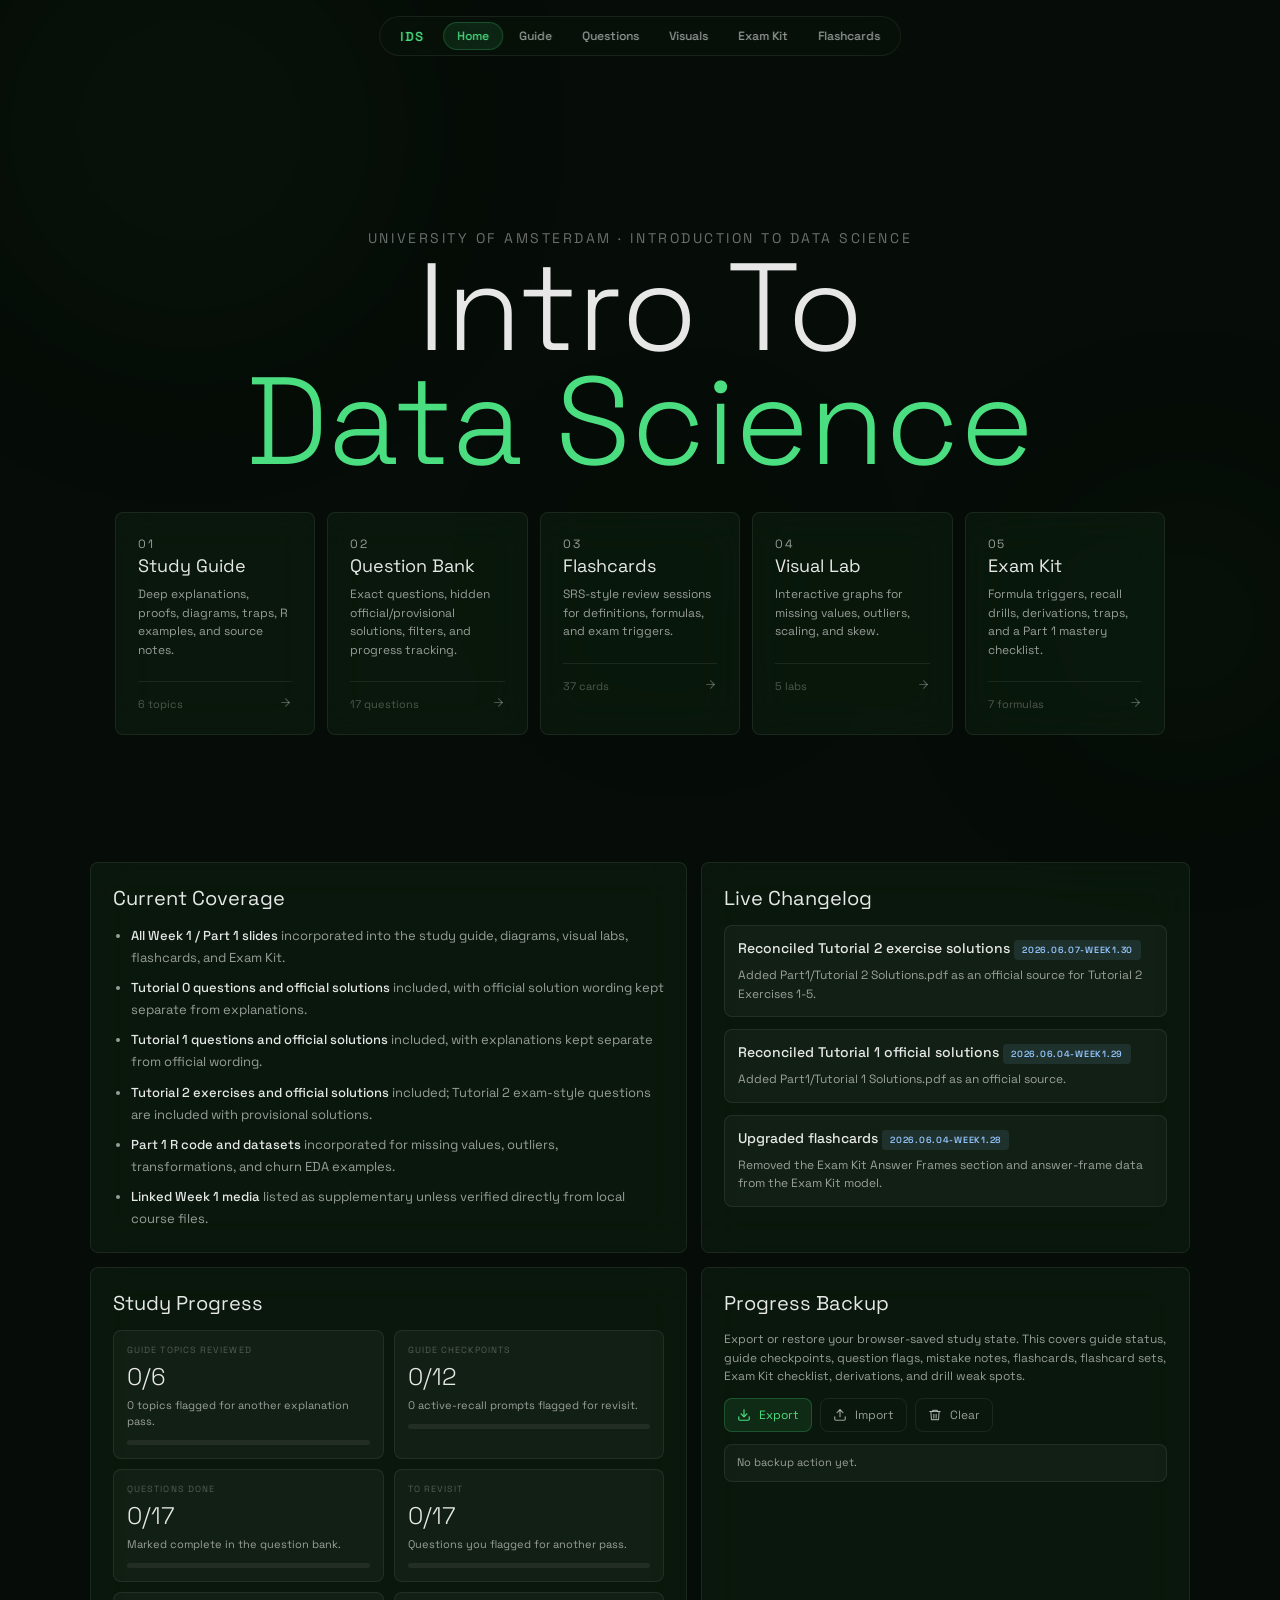
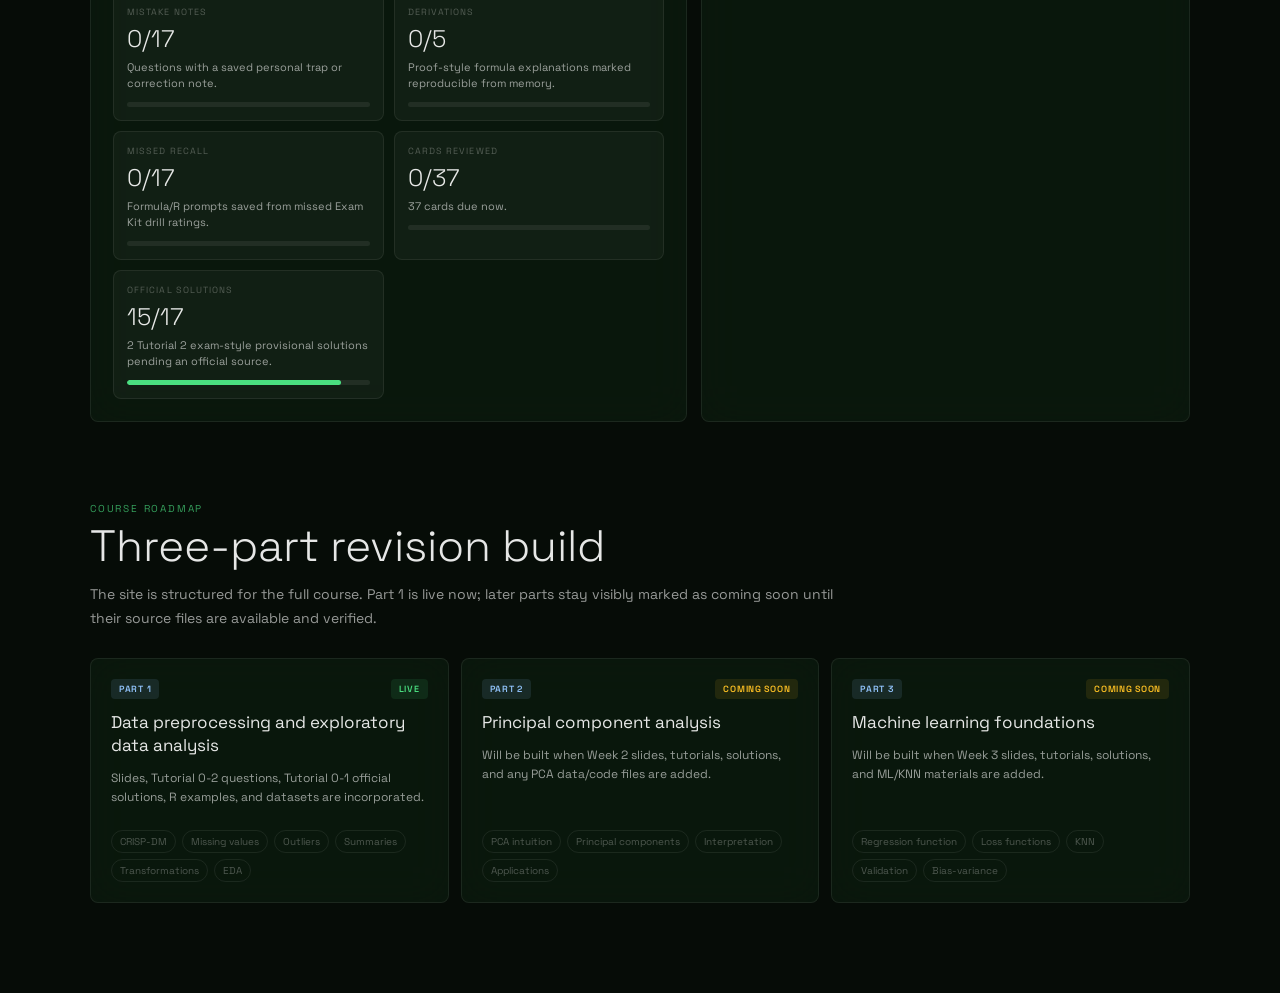
==== commit b7447336: "Update revision site with official tutorial solutions" ====
--- a/docs/index.html
+++ b/docs/index.html
@@ -242,7 +242,7 @@
         <li><strong>All Week 1 / Part 1 slides</strong> incorporated into the study guide, diagrams, visual labs, flashcards, and Exam Kit.</li>
         <li><strong>Tutorial 0 questions and official solutions</strong> included, with official solution wording kept separate from explanations.</li>
         <li><strong>Tutorial 1 questions and official solutions</strong> included, with explanations kept separate from official wording.</li>
-        <li><strong>Tutorial 2 exercises and exam-style questions</strong> included, but no official solutions yet; current solutions are provisional.</li>
+        <li><strong>Tutorial 2 exercises and official solutions</strong> included; Tutorial 2 exam-style questions are included with provisional solutions.</li>
         <li><strong>Part 1 R code and datasets</strong> incorporated for missing values, outliers, transformations, and churn EDA examples.</li>
         <li><strong>Linked Week 1 media</strong> listed as supplementary unless verified directly from local course files.</li>
       </ul>
@@ -343,7 +343,7 @@
         progressTile("Derivations", derivationDone, EXAM_KIT.derivations.length, "Proof-style formula explanations marked reproducible from memory."),
         progressTile("Missed recall", missedRecall, EXAM_KIT.formulas.length + EXAM_KIT.rCommands.length, "Formula/R prompts saved from missed Exam Kit drill ratings."),
         progressTile("Cards reviewed", reviewed, CARDS.length, `${due} cards due now.`),
-        progressTile("Official solutions", official, QUESTIONS.length, `${provisional} Tutorial 2 provisional solutions pending the official PDF.`)
+        progressTile("Official solutions", official, QUESTIONS.length, `${provisional} Tutorial 2 exam-style provisional solutions pending an official source.`)
       ].join("");
     }
     window.renderProgressSummary = renderProgressSummary;
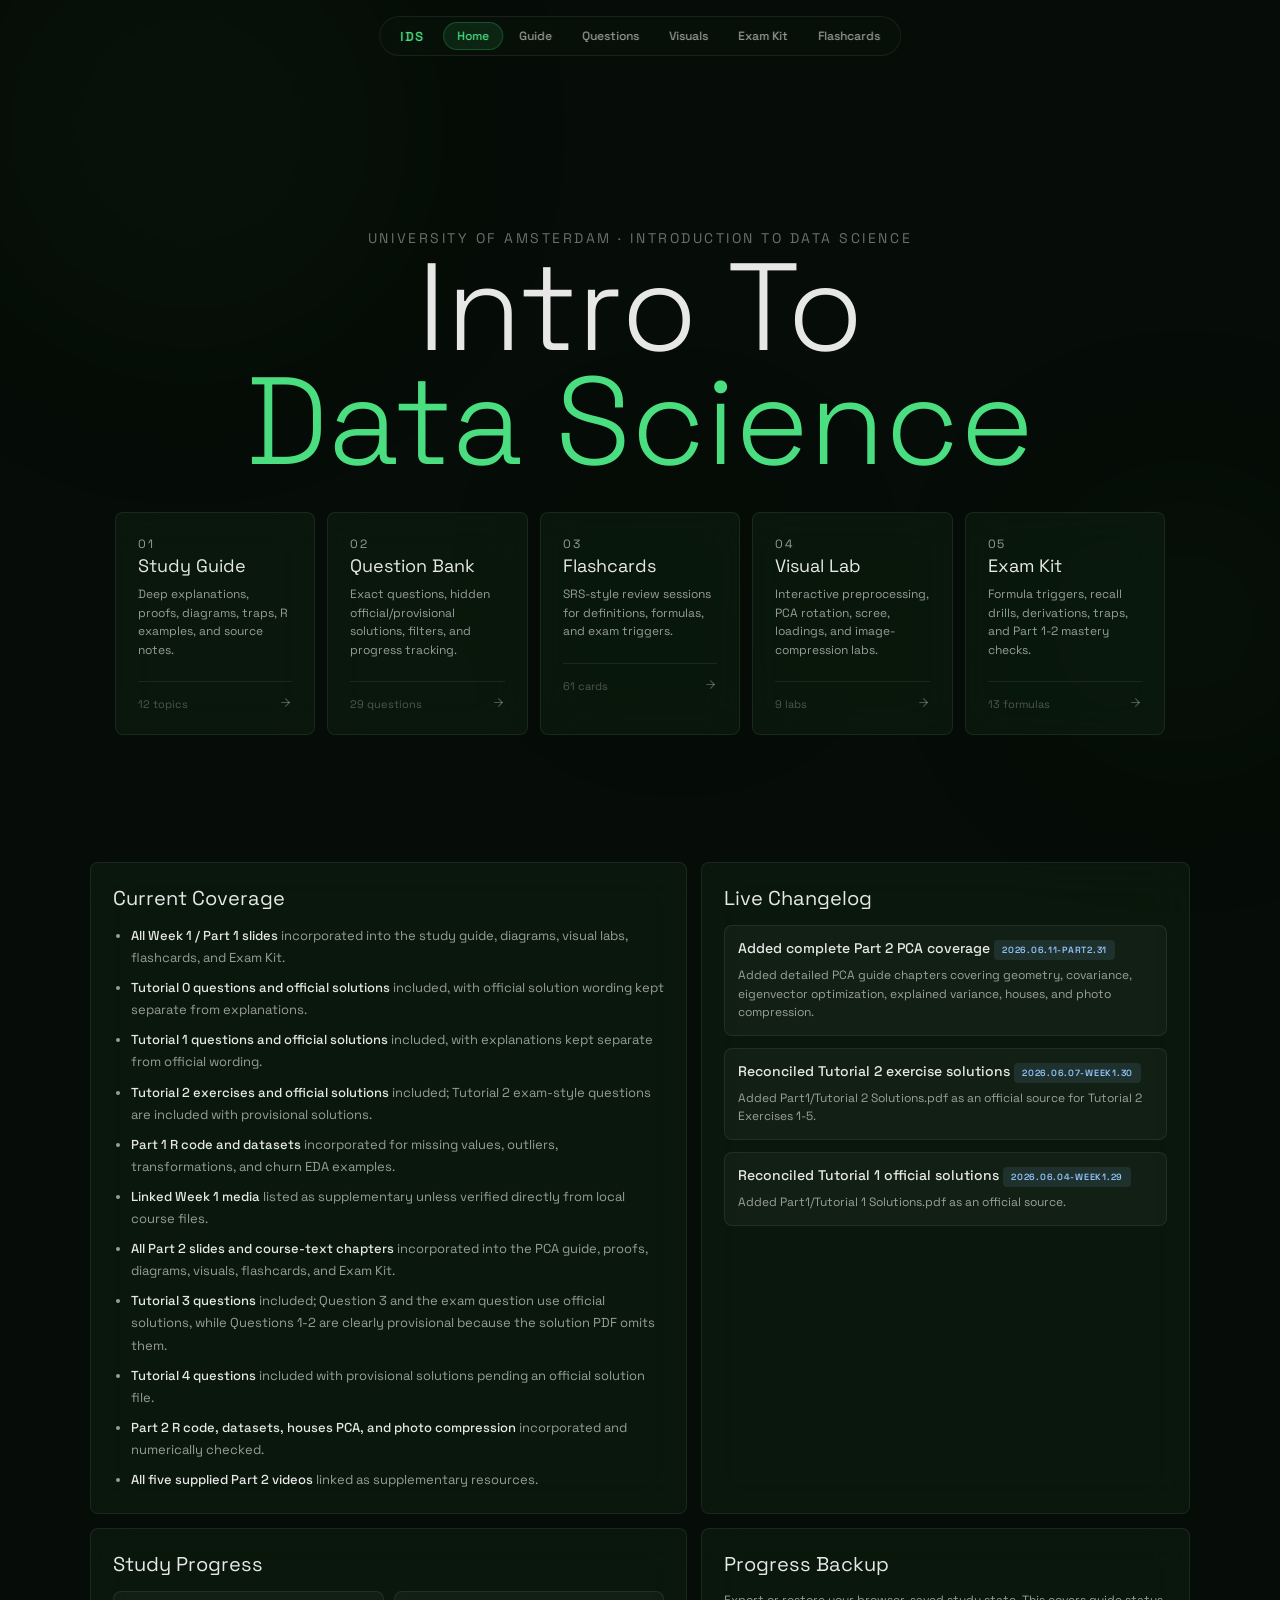
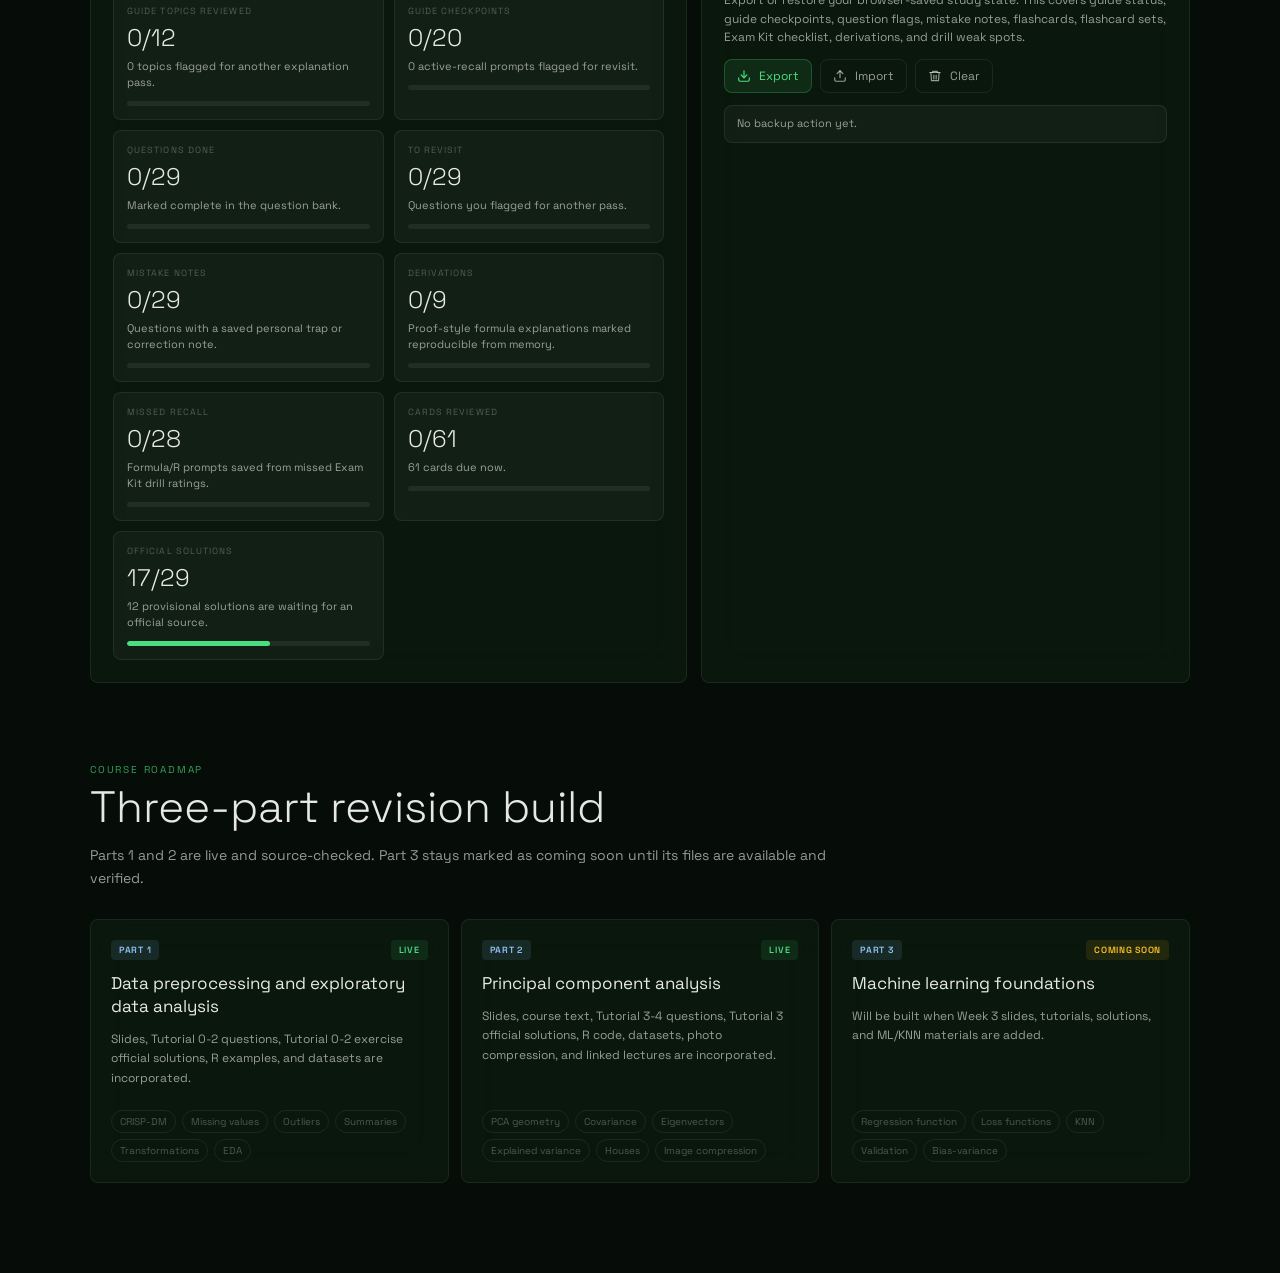
==== commit 1e776d40: "Add complete Part 2 PCA revision content" ====
--- a/docs/index.html
+++ b/docs/index.html
@@ -225,11 +225,11 @@
           <div class="card-footer"><span id="card-count">0 cards</span><span>${""}</span></div>
         </a>
         <a class="glass home-card" href="visuals.html">
-          <p class="card-num">04</p><h2>Visual Lab</h2><p>Interactive graphs for missing values, outliers, scaling, and skew.</p>
-          <div class="card-footer"><span>5 labs</span><span>${""}</span></div>
+          <p class="card-num">04</p><h2>Visual Lab</h2><p>Interactive preprocessing, PCA rotation, scree, loadings, and image-compression labs.</p>
+          <div class="card-footer"><span>9 labs</span><span>${""}</span></div>
         </a>
         <a class="glass home-card" href="exam.html">
-          <p class="card-num">05</p><h2>Exam Kit</h2><p>Formula triggers, recall drills, derivations, traps, and a Part 1 mastery checklist.</p>
+          <p class="card-num">05</p><h2>Exam Kit</h2><p>Formula triggers, recall drills, derivations, traps, and Part 1-2 mastery checks.</p>
           <div class="card-footer"><span id="exam-count">current</span><span>${""}</span></div>
         </a>
       </div>
@@ -245,6 +245,11 @@
         <li><strong>Tutorial 2 exercises and official solutions</strong> included; Tutorial 2 exam-style questions are included with provisional solutions.</li>
         <li><strong>Part 1 R code and datasets</strong> incorporated for missing values, outliers, transformations, and churn EDA examples.</li>
         <li><strong>Linked Week 1 media</strong> listed as supplementary unless verified directly from local course files.</li>
+        <li><strong>All Part 2 slides and course-text chapters</strong> incorporated into the PCA guide, proofs, diagrams, visuals, flashcards, and Exam Kit.</li>
+        <li><strong>Tutorial 3 questions</strong> included; Question 3 and the exam question use official solutions, while Questions 1-2 are clearly provisional because the solution PDF omits them.</li>
+        <li><strong>Tutorial 4 questions</strong> included with provisional solutions pending an official solution file.</li>
+        <li><strong>Part 2 R code, datasets, houses PCA, and photo compression</strong> incorporated and numerically checked.</li>
+        <li><strong>All five supplied Part 2 videos</strong> linked as supplementary resources.</li>
       </ul>
     </div>
     <div class="glass panel" id="live-changelog">
@@ -270,10 +275,11 @@
   <section class="roadmap">
     <p class="eyebrow">Course Roadmap</p>
     <h2 class="page-title">Three-part revision build</h2>
-    <p class="page-sub">The site is structured for the full course. Part 1 is live now; later parts stay visibly marked as coming soon until their source files are available and verified.</p>
+    <p class="page-sub">Parts 1 and 2 are live and source-checked. Part 3 stays marked as coming soon until its files are available and verified.</p>
     <div class="roadmap-grid" id="roadmap-grid"></div>
   </section>
   <script src="data.js"></script>
+  <script src="part2-data.js"></script>
   <script src="site.js"></script>
   <script>
     mountShell("home");
@@ -343,7 +349,7 @@
         progressTile("Derivations", derivationDone, EXAM_KIT.derivations.length, "Proof-style formula explanations marked reproducible from memory."),
         progressTile("Missed recall", missedRecall, EXAM_KIT.formulas.length + EXAM_KIT.rCommands.length, "Formula/R prompts saved from missed Exam Kit drill ratings."),
         progressTile("Cards reviewed", reviewed, CARDS.length, `${due} cards due now.`),
-        progressTile("Official solutions", official, QUESTIONS.length, `${provisional} Tutorial 2 exam-style provisional solutions pending an official source.`)
+        progressTile("Official solutions", official, QUESTIONS.length, `${provisional} provisional solutions are waiting for an official source.`)
       ].join("");
     }
     window.renderProgressSummary = renderProgressSummary;
